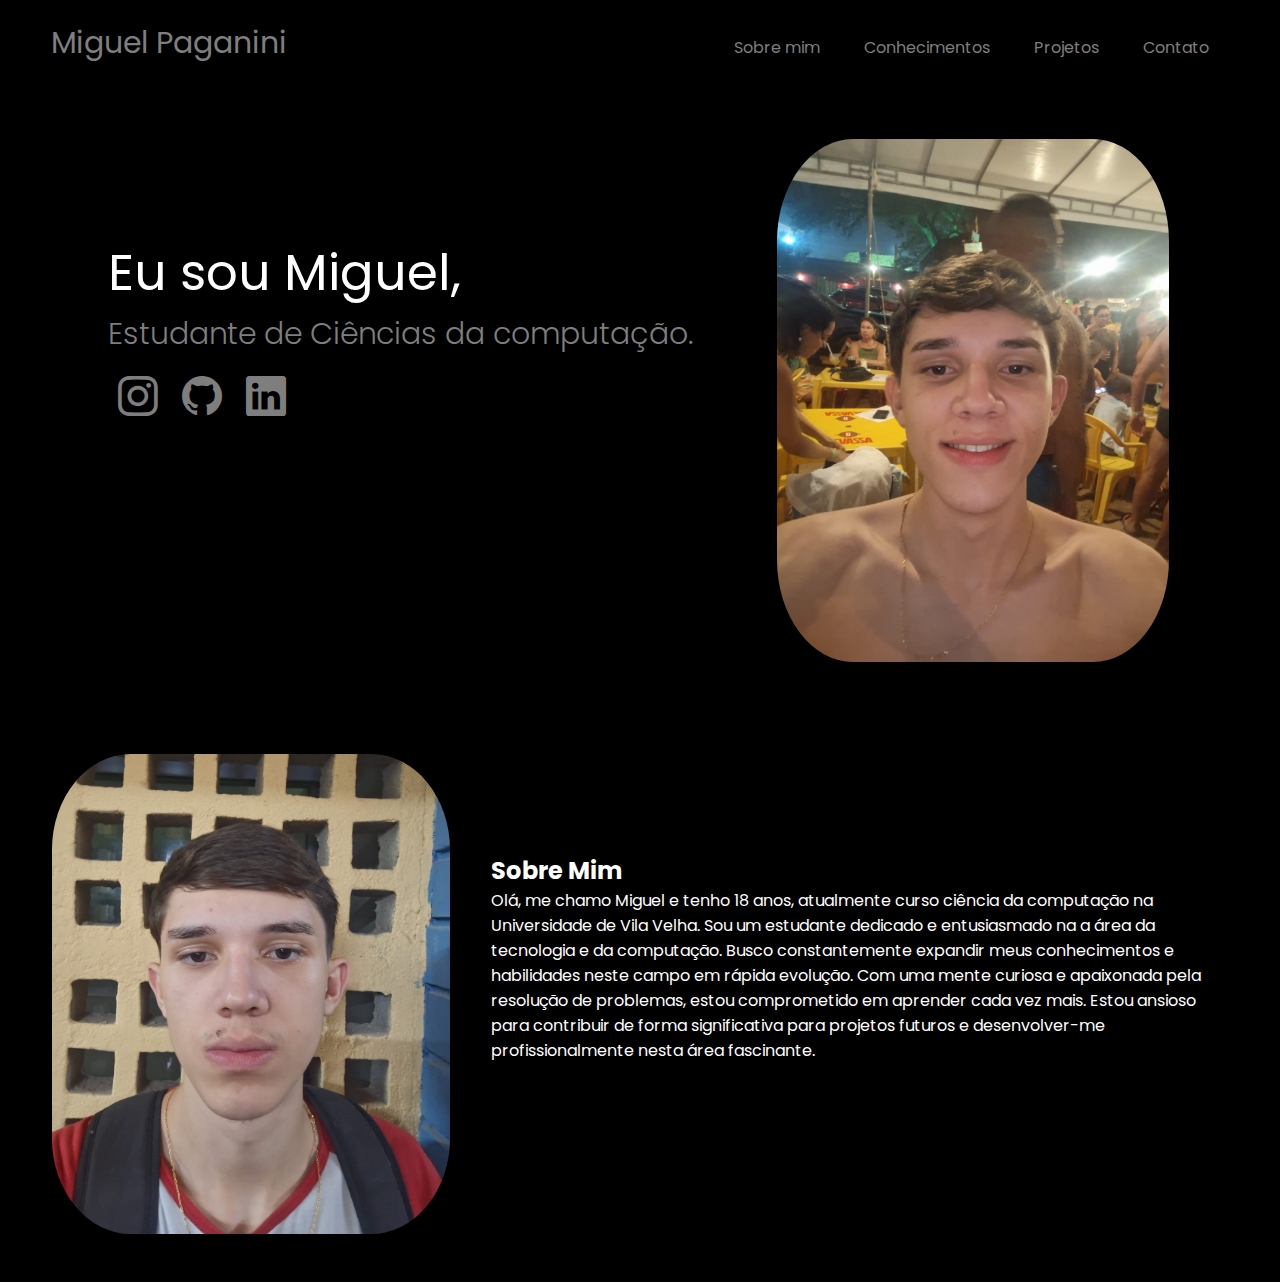
==== index.html @ 82ad43be "Add files via upload" ====
<!DOCTYPE html>
<html lang="pt-br">
<head>
    <meta charset="UTF-8">
    <meta name="viewport" content="width=device-width, initial-scale=1.0">
    <link rel="stylesheet" href="index.css">
    <link rel="preconnect" href="https://fonts.googleapis.com">
    <link rel="preconnect" href="https://fonts.gstatic.com" crossorigin>
    <link href="https://fonts.googleapis.com/css2?family=Poppins:ital,wght@0,100;0,200;0,300;0,400;0,500;0,600;0,700;0,800;0,900;1,100;1,200;1,300;1,400;1,500;1,600;1,700;1,800;1,900&display=swap" rel="stylesheet">
    <link rel="stylesheet" href="https://cdn.jsdelivr.net/npm/bootstrap-icons@1.11.3/font/bootstrap-icons.min.css">
    <title>Miguel Buge Paganini</title>
</head>

<body>
    
    <header>
        
        <div class="interface">
            <div class="inicio">
                <a href="#home">Miguel Paganini</a>
            </div><!--inicio-->
            <nav class="menu">
                <ul>
                    <li><a href="#about">Sobre mim</a></li>
                    <li><a href="#skills">Conhecimentos</a></li>
                    <li><a href="#projects">Projetos</a></li>
                    <li><a href="#contact">Contato</a></li>
                </ul>
            </nav><!--menu-->
        </div><!--interface-->

    </header>
    
    <main>
        
        <section class="home">
            <div class="interface">
                <div class="flex">
                    <div class="home_texto">
                        <h1>Eu sou Miguel,</h1>
                        <h3>Estudante de Ciências da computação.</h3>
                        <ul>
                            <li><a target="_blank" href="https://www.instagram.com/miguelbpaganini/?next=%2F"><i class="bi bi-instagram" style="font-size: 40px;"></i></a></li>
                            <li><a target="_blank" href="https://github.com/Miguel-Paganini"><i class="bi bi-github" style="font-size: 40px;"></i></a></li>
                            <li><a target="_blank" href="https://www.linkedin.com/in/miguel-paganini-3728242b7/"><i class="bi bi-linkedin" style="font-size: 40px;"></i></a></li>
                        </ul>                    
                    </div><!--home_texto-->
                    <div class="home_img">
                        <img src="images/foto_bar.jpg" alt="foto_miguel">
                    </div><!--home_img-->
                </div><!--flex-->    
            </div><!--interface-->
        </section><!--home-->
        
        <section class="about">
            <div class="interface">
                <div class="flex">
                    <div class="about_img">
                        <img src="images/miguel_escola.jpeg" alt="Foto na escola">
                    </div><!--about_img-->
                    <div class="about_texto">
                        <h2>Sobre Mim</h2>
                        <p>Olá, me chamo Miguel e tenho 18 anos, atualmente curso ciência da computação na Universidade de Vila
                            Velha.
                            Sou um estudante dedicado e entusiasmado na a área da tecnologia e da computação. Busco constantemente
                            expandir meus conhecimentos e habilidades neste campo em rápida evolução. Com uma mente curiosa e
                            apaixonada
                            pela resolução de problemas, estou comprometido em aprender cada vez mais. Estou ansioso para contribuir
                            de
                            forma significativa para projetos futuros e desenvolver-me profissionalmente nesta área fascinante.
                        </p>
                    </div><!--about_texto-->
                </div><!--flex-->
            </div><!--interface-->
        </section><!--about-->
    </main>
        
</body>

</html>
---- index.css ----
/* ESTILIZAÇÃO GERAL */
* {
    margin: 0;
    padding: 0;
    box-sizing: border-box;
    font-family: "Poppins", sans-serif;
}

body {
    background-color: #000;   
}

.interface {
    max-width: 1300px;
    margin: 0 auto;  
}

.flex {
    display: flex;
}

/* ESTILIZAÇÃO MENU */

header {
    padding: 20px 4%;
}

header > .interface {
    display: flex;
    justify-content: space-between;
    align-content: center;
}

header .inicio a {
    text-decoration: none;
    font-size: 30px;
    color: #7e7e7e;
    display: inline-block;
}

header .inicio a:hover {
    transform: scale(1.05);
    color: #fff;
    transition: .2s;
}

header .menu a {
    text-decoration: none;
    color: #7e7e7e;
    display: inline-block;
    
}

header .menu a:hover {
    transform: scale(1.07);
    color: #fff;
    transition: .2s;
    
}

header .menu ul {
    list-style-type: none;
}

header .menu ul li {
    display: inline-block;
    padding: 15px 20px;
}

/* estilização seção home */

section.home {
    padding: 40px 4%;
}

section.home .flex {
    justify-content: center;
    align-content: center;
    gap: 80px;
}

.home_texto {
    padding: 100px 0;
}

.home h1 {
    color: #fff;
    font-weight: 400;
    font-size: 50px;
}

.home h3 {
    color: #7e7e7e;
    font-weight: 300;
    font-size: 30px;
}



.home_texto a {
    text-decoration: none;
    color: #7e7e7e;
}

.home_texto a:hover {
    color: #fff;
}

.home_texto ul li {
    display: inline-block;
    padding: 10px 10px;
}

.home_texto ul li:hover {
    transform: scale(1.1);
    transition: 0.2s;
}

.home_img img {
    width: 400px;
    border: 4px solid ;
    border-radius: 20%;
}

/* ESTILIZAÇÃO SOBRE MIM */

section.about .flex {
    justify-content: center;
    align-content: center;
    gap: 40px;
}

.about {
    padding: 40px 4%;
}

.about .about_texto {
    color: #fff;
    padding: 100px 0px;
}

.about img {
    width: 400px;
    border: 1px solid;
    border-radius: 20%;
}
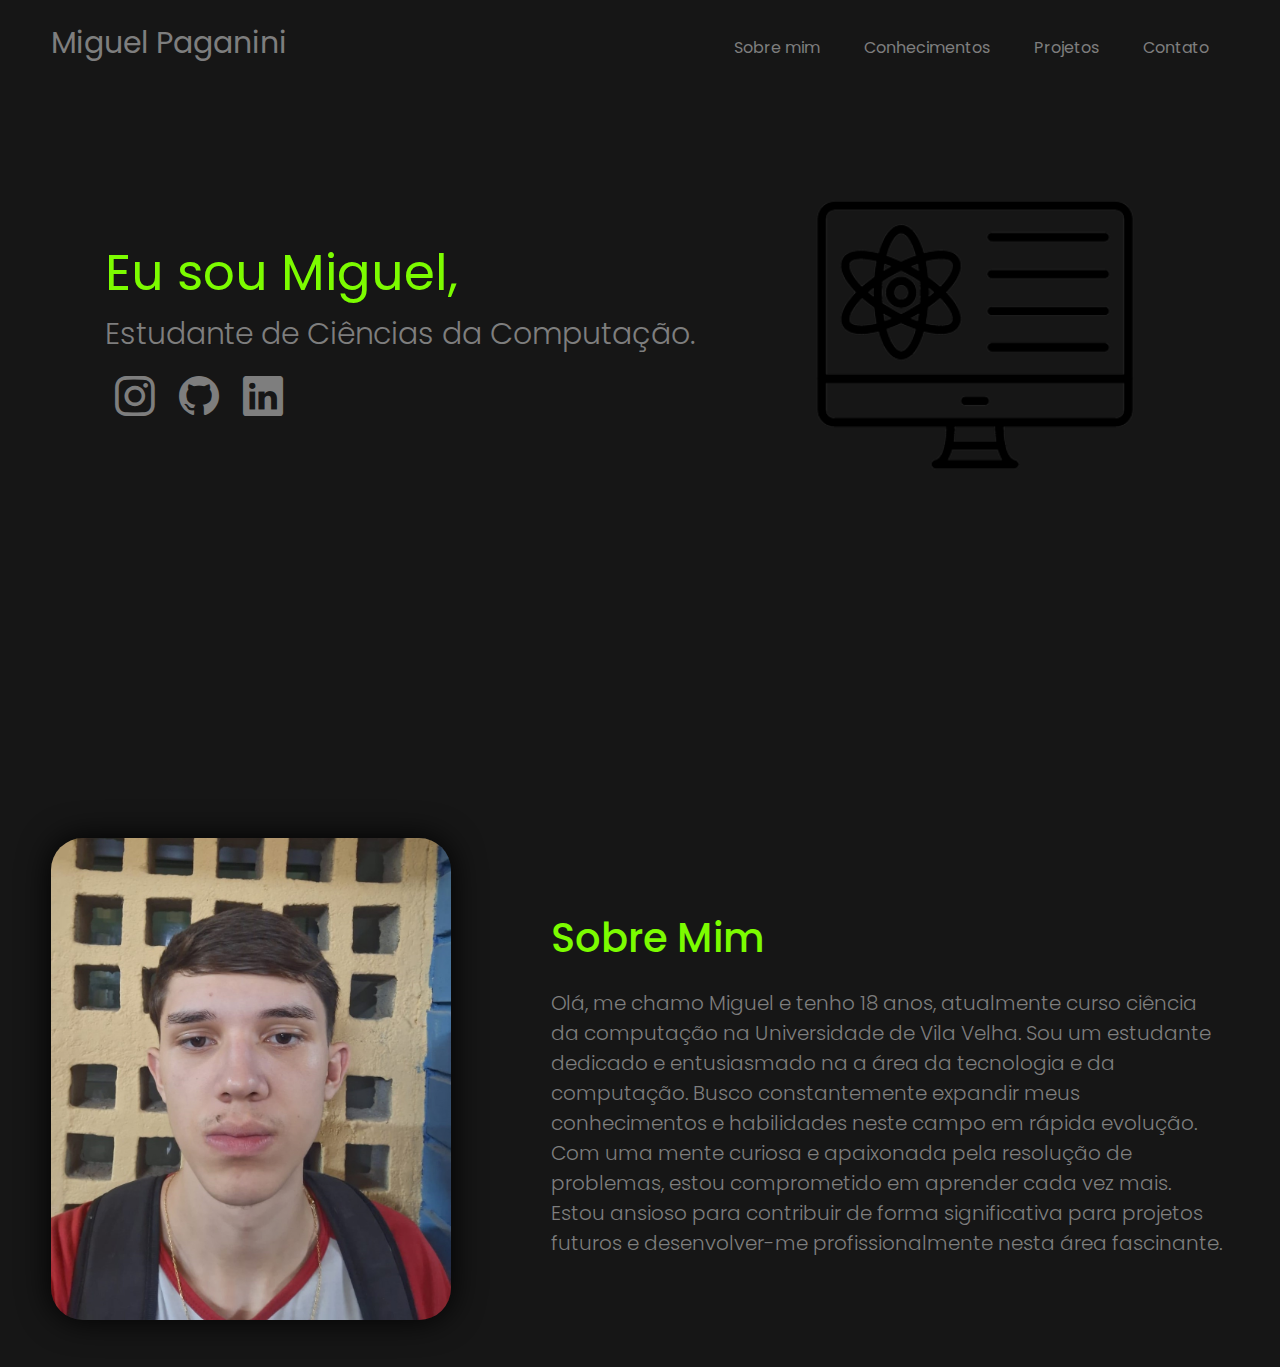
==== commit 061db4cc: "latest update" ====
--- a/index.html
+++ b/index.html
@@ -13,7 +13,7 @@
 
 <body>
     
-    <header>
+    <header class="cabecalho">
         
         <div class="interface">
             <div class="inicio">
@@ -29,7 +29,7 @@
             </nav><!--menu-->
         </div><!--interface-->
 
-    </header>
+    </header><!--cabecalho-->
     
     <main>
         
@@ -38,7 +38,7 @@
                 <div class="flex">
                     <div class="home_texto">
                         <h1>Eu sou Miguel,</h1>
-                        <h3>Estudante de Ciências da computação.</h3>
+                        <h3>Estudante de Ciências da Computação.</h3>
                         <ul>
                             <li><a target="_blank" href="https://www.instagram.com/miguelbpaganini/?next=%2F"><i class="bi bi-instagram" style="font-size: 40px;"></i></a></li>
                             <li><a target="_blank" href="https://github.com/Miguel-Paganini"><i class="bi bi-github" style="font-size: 40px;"></i></a></li>
@@ -46,7 +46,8 @@
                         </ul>                    
                     </div><!--home_texto-->
                     <div class="home_img">
-                        <img src="images/foto_bar.jpg" alt="foto_miguel">
+                        <img src="images/computer_science.png" alt="foto_computação">
+                        
                     </div><!--home_img-->
                 </div><!--flex-->    
             </div><!--interface-->
@@ -73,8 +74,24 @@
                 </div><!--flex-->
             </div><!--interface-->
         </section><!--about-->
+
+        <section class="skills">
+
+        </section><!--skills-->
+
+        <section class="projects">
+
+        </section><!--projects-->
+
+        <section class="contact">
+
+        </section><!--contact-->
+    
     </main>
-        
+     
+    <footer class="rodape">
+
+    </footer><!--rodape-->
 </body>
 
 </html>
--- a/index.css
+++ b/index.css
@@ -7,7 +7,7 @@
 }
 
 body {
-    background-color: #000;   
+    background-color: #161616;   
 }
 
 .interface {
@@ -19,7 +19,7 @@
     display: flex;
 }
 
-/* ESTILIZAÇÃO MENU */
+/* ESTILIZAÇÃO DO MENU */
 
 header {
     padding: 20px 4%;
@@ -37,10 +37,11 @@
     color: #7e7e7e;
     display: inline-block;
 }
+    
 
 header .inicio a:hover {
     transform: scale(1.05);
-    color: #fff;
+    color: #7CFC00;
     transition: .2s;
 }
 
@@ -53,7 +54,7 @@
 
 header .menu a:hover {
     transform: scale(1.07);
-    color: #fff;
+    color: #7CFC00;
     transition: .2s;
     
 }
@@ -71,6 +72,7 @@
 
 section.home {
     padding: 40px 4%;
+    padding-bottom: 20%;
 }
 
 section.home .flex {
@@ -84,7 +86,7 @@
 }
 
 .home h1 {
-    color: #fff;
+    color: #7CFC00;
     font-weight: 400;
     font-size: 50px;
 }
@@ -103,7 +105,7 @@
 }
 
 .home_texto a:hover {
-    color: #fff;
+    color: #7CFC00;
 }
 
 .home_texto ul li {
@@ -116,18 +118,28 @@
     transition: 0.2s;
 }
 
+@keyframes flutuar {
+    0% {
+    top: 0px;
+    }
+    100% {
+        top: 30px;
+    }
+}
+
 .home_img img {
     width: 400px;
-    border: 4px solid ;
-    border-radius: 20%;
+    position: relative;
+    animation: flutuar 2s ease-in-out infinite alternate;
 }
+
 
 /* ESTILIZAÇÃO SOBRE MIM */
 
 section.about .flex {
     justify-content: center;
     align-content: center;
-    gap: 40px;
+    gap: 100px;
 }
 
 .about {
@@ -136,11 +148,25 @@
 
 .about .about_texto {
     color: #fff;
-    padding: 100px 0px;
+    padding: 50px 0px;
+}
+
+.about .about_texto h2 {
+    color: #7CFC00;
+    font-size: 40px;
+    padding: 20px 0px;
+    font-weight: 500;
+}
+
+.about .about_texto p {
+    font-weight: 300;
+    color: #7e7e7e;
+    font-size: 20px;
 }
 
 .about img {
-    width: 400px;
-    border: 1px solid;
-    border-radius: 20%;
+    width: 25rem;
+    border-radius: 2rem;
+    box-shadow: 0 0 2rem black;
 }
+    
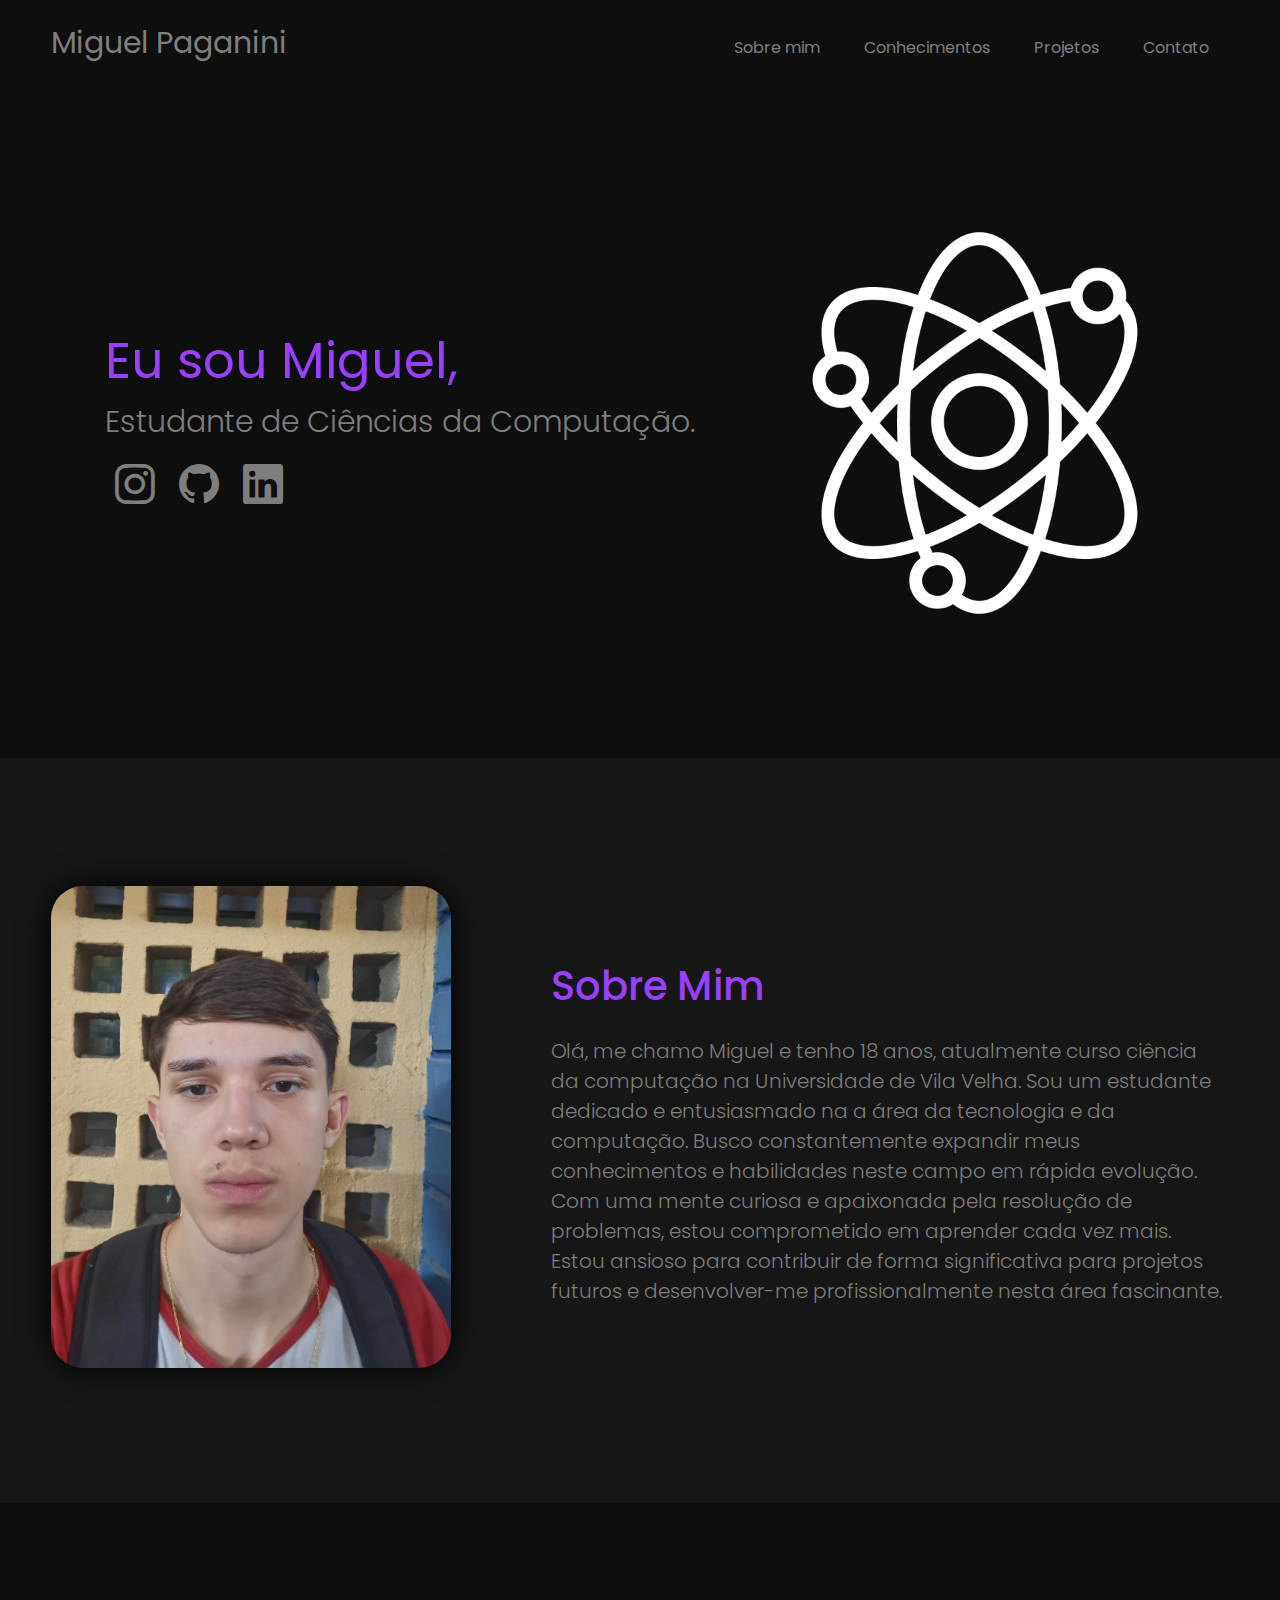
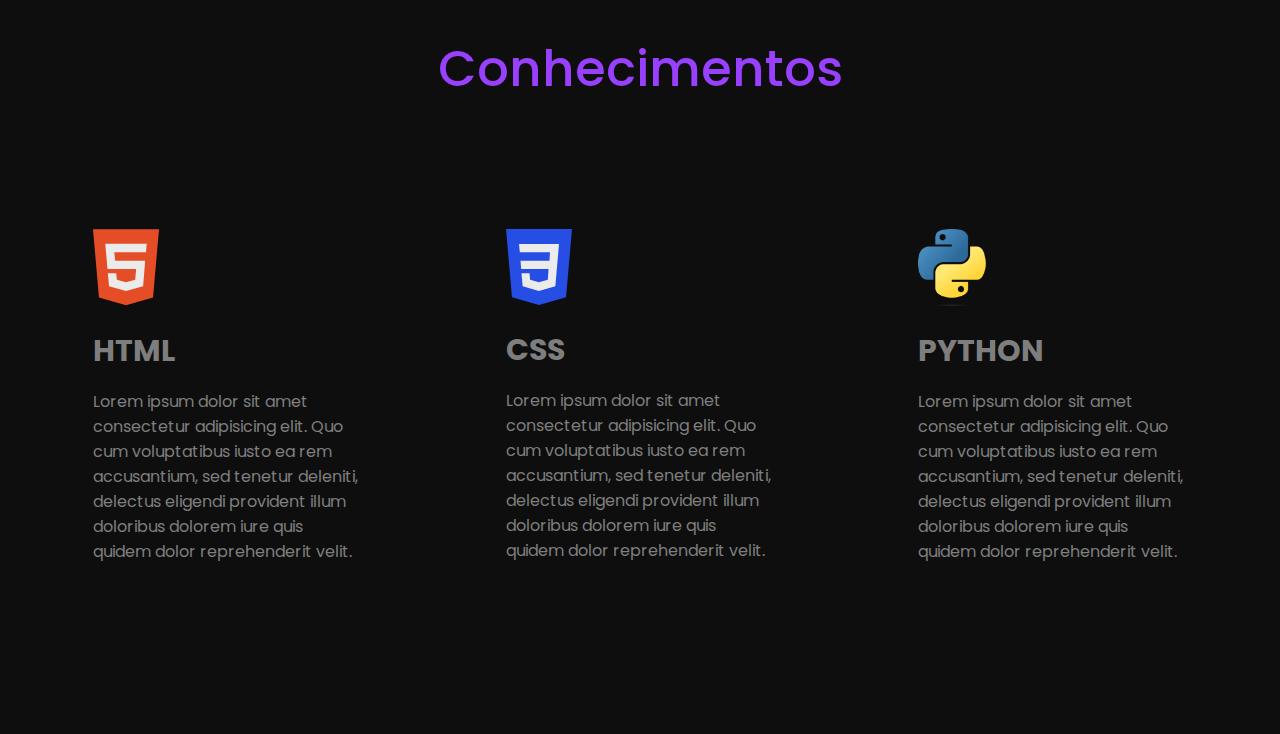
==== commit 143621e9: "Add files via upload" ====
--- a/index.html
+++ b/index.html
@@ -21,10 +21,10 @@
             </div><!--inicio-->
             <nav class="menu">
                 <ul>
-                    <li><a href="#about">Sobre mim</a></li>
-                    <li><a href="#skills">Conhecimentos</a></li>
-                    <li><a href="#projects">Projetos</a></li>
-                    <li><a href="#contact">Contato</a></li>
+                    <li><a href="#.about">Sobre mim</a></li>
+                    <li><a href="#.skills">Conhecimentos</a></li>
+                    <li><a href="#.projects">Projetos</a></li>
+                    <li><a href="#.contact">Contato</a></li>
                 </ul>
             </nav><!--menu-->
         </div><!--interface-->
@@ -46,14 +46,14 @@
                         </ul>                    
                     </div><!--home_texto-->
                     <div class="home_img">
-                        <img src="images/computer_science.png" alt="foto_computação">
+                        <img src="images/ciencia-tecnologia.png" alt="foto_computação">
                         
                     </div><!--home_img-->
                 </div><!--flex-->    
             </div><!--interface-->
         </section><!--home-->
         
-        <section class="about">
+        <section id=".about" class="about">
             <div class="interface">
                 <div class="flex">
                     <div class="about_img">
@@ -75,15 +75,34 @@
             </div><!--interface-->
         </section><!--about-->
 
-        <section class="skills">
-
+        <section id=".skills" class="skills">
+            <div class="interface">
+                <h2 class="titulo">Conhecimentos</h2>
+                <div class="flex">
+                    <div class="skills_box">
+                        <img src="images/html2.svg" alt="html_simbolo">
+                        <h3>HTML</h3>
+                        <p>Lorem ipsum dolor sit amet consectetur adipisicing elit. Quo cum voluptatibus iusto ea rem accusantium, sed tenetur deleniti, delectus eligendi provident illum doloribus dolorem iure quis quidem dolor reprehenderit velit.</p>
+                    </div><!--skills_box-->
+                    <div class="skills_box">
+                        <img src="images/css2.svg" alt="css_simbolo">
+                        <h3>CSS</h3>
+                        <p>Lorem ipsum dolor sit amet consectetur adipisicing elit. Quo cum voluptatibus iusto ea rem accusantium, sed tenetur deleniti, delectus eligendi provident illum doloribus dolorem iure quis quidem dolor reprehenderit velit.</p>
+                    </div><!--skills_box-->
+                    <div class="skills_box">
+                        <img width="70px" src="images/Python-logo-notext.svg.png" alt="python_simbolo">
+                        <h3>PYTHON</h3>
+                        <p>Lorem ipsum dolor sit amet consectetur adipisicing elit. Quo cum voluptatibus iusto ea rem accusantium, sed tenetur deleniti, delectus eligendi provident illum doloribus dolorem iure quis quidem dolor reprehenderit velit.</p>
+                    </div><!--skills_box-->
+                </div><!--flex-->
+            </div><!--interface-->
         </section><!--skills-->
 
-        <section class="projects">
+        <section id=".projects" class="projects">
 
         </section><!--projects-->
 
-        <section class="contact">
+        <section id=".contact" class="contact">
 
         </section><!--contact-->
     
--- a/index.css
+++ b/index.css
@@ -7,7 +7,7 @@
 }
 
 body {
-    background-color: #161616;   
+    background-color: hsl(0deg 0% 5.49%);
 }
 
 .interface {
@@ -16,8 +16,9 @@
 }
 
 .flex {
-    display: flex;
-}
+    display: flex;    
+}
+
 
 /* ESTILIZAÇÃO DO MENU */
 
@@ -41,7 +42,7 @@
 
 header .inicio a:hover {
     transform: scale(1.05);
-    color: #7CFC00;
+    color: #9840fd;
     transition: .2s;
 }
 
@@ -54,7 +55,7 @@
 
 header .menu a:hover {
     transform: scale(1.07);
-    color: #7CFC00;
+    color: #9840fd;
     transition: .2s;
     
 }
@@ -71,8 +72,8 @@
 /* estilização seção home */
 
 section.home {
-    padding: 40px 4%;
-    padding-bottom: 20%;
+    padding: 10% 4%;
+    padding-bottom: 10%; 
 }
 
 section.home .flex {
@@ -86,7 +87,7 @@
 }
 
 .home h1 {
-    color: #7CFC00;
+    color: #9840fd;
     font-weight: 400;
     font-size: 50px;
 }
@@ -105,7 +106,7 @@
 }
 
 .home_texto a:hover {
-    color: #7CFC00;
+    color: #9840fd;
 }
 
 .home_texto ul li {
@@ -143,7 +144,9 @@
 }
 
 .about {
-    padding: 40px 4%;
+    padding: 10% 4%;
+    padding-bottom: 10%; 
+    background-color: #161616;
 }
 
 .about .about_texto {
@@ -152,7 +155,7 @@
 }
 
 .about .about_texto h2 {
-    color: #7CFC00;
+    color: #9840fd;
     font-size: 40px;
     padding: 20px 0px;
     font-weight: 500;
@@ -170,3 +173,39 @@
     box-shadow: 0 0 2rem black;
 }
     
+/* ESTILIZAÇÃO das skills */
+
+section.skills {
+    padding: 10% 4%;
+    padding-bottom: 10%; 
+}
+
+section.skills .flex {
+    gap: 60px;
+}
+
+h2.titulo {
+    color: #9840fd;
+    font-size: 50px;
+    font-weight: 500;
+    text-align: center;
+    padding-bottom: 80px;
+}
+
+.skills .skills_box {
+    color: #7e7e7e;
+    padding: 40px;
+    border: 2PX solid hsl(0deg 0% 5.49%);
+    border-radius: 20px;    
+}
+
+.skills .skills_box:hover {
+    transform: scale(1.03);
+    transition: 0.5s;
+    box-shadow: 0 0 20px #9840fd;
+}
+
+.skills .skills_box h3 {
+    font-size: 30px;
+    margin: 15px 0;
+}
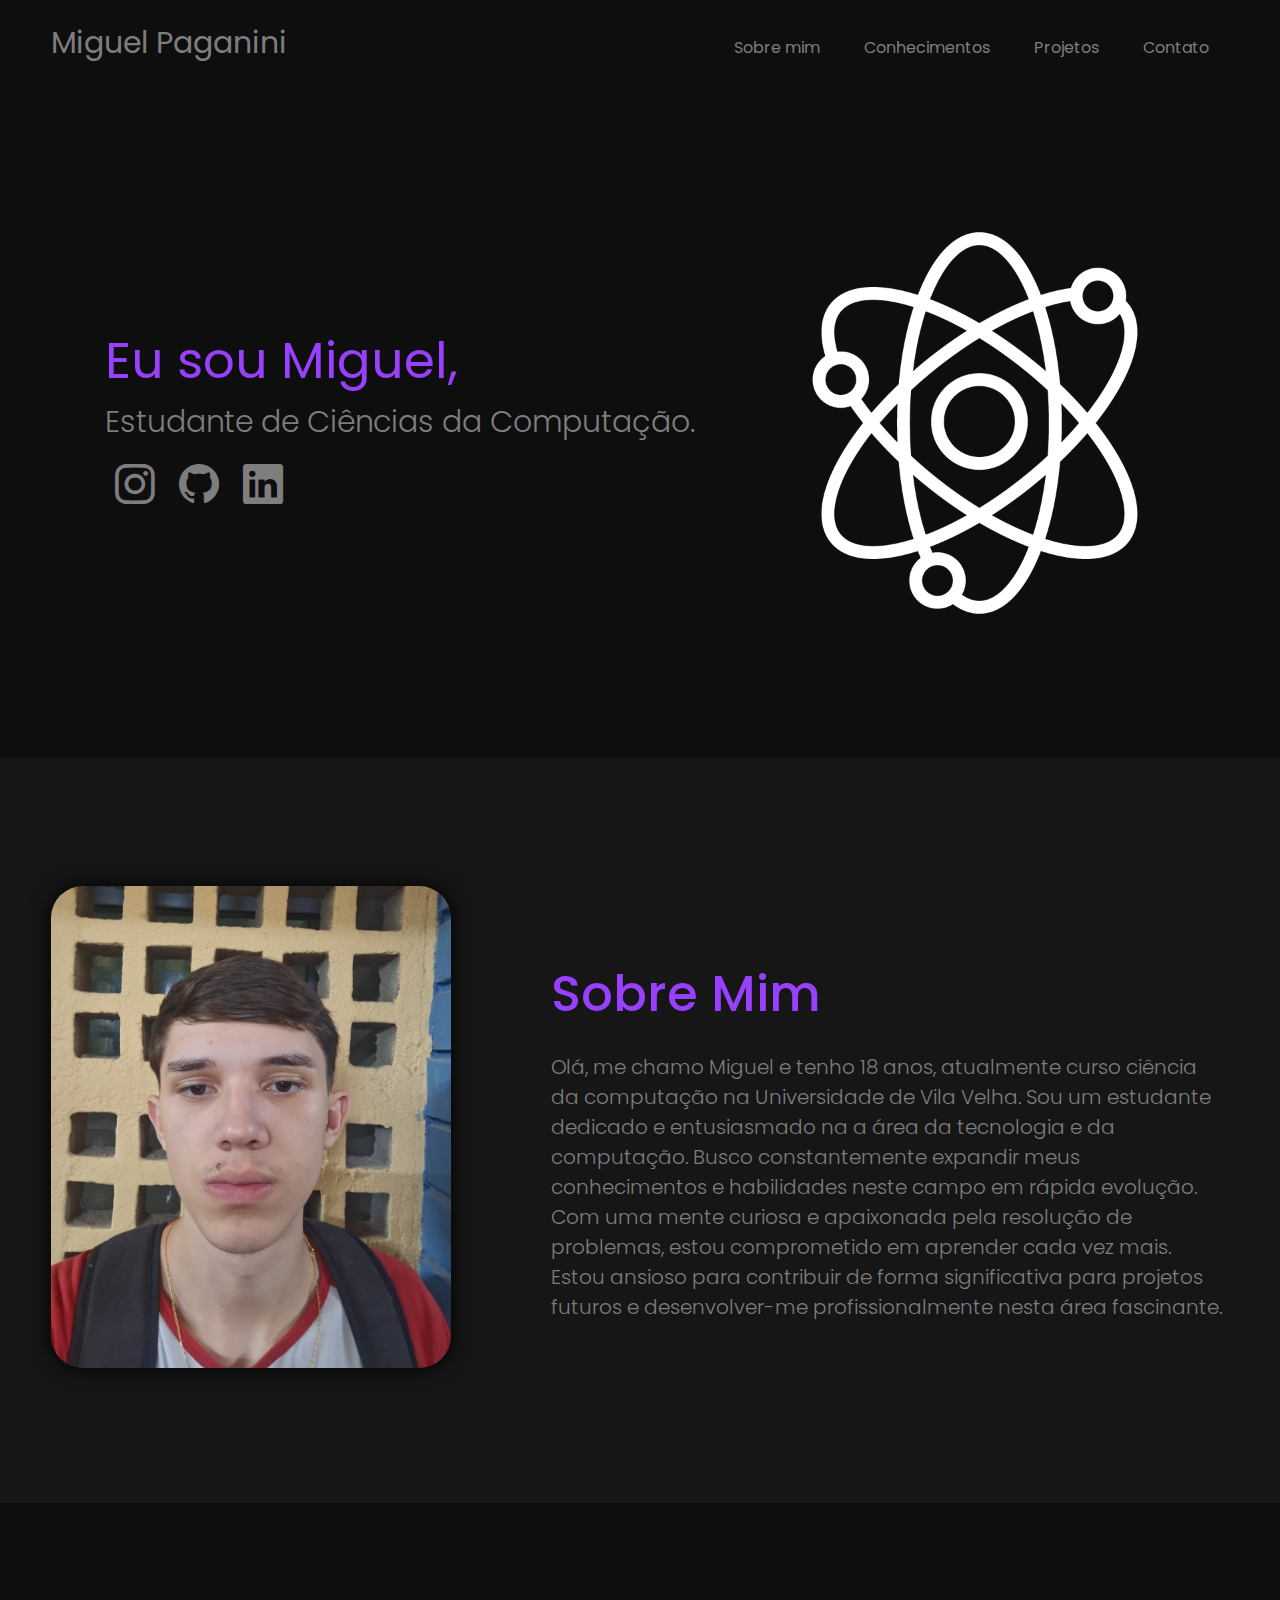
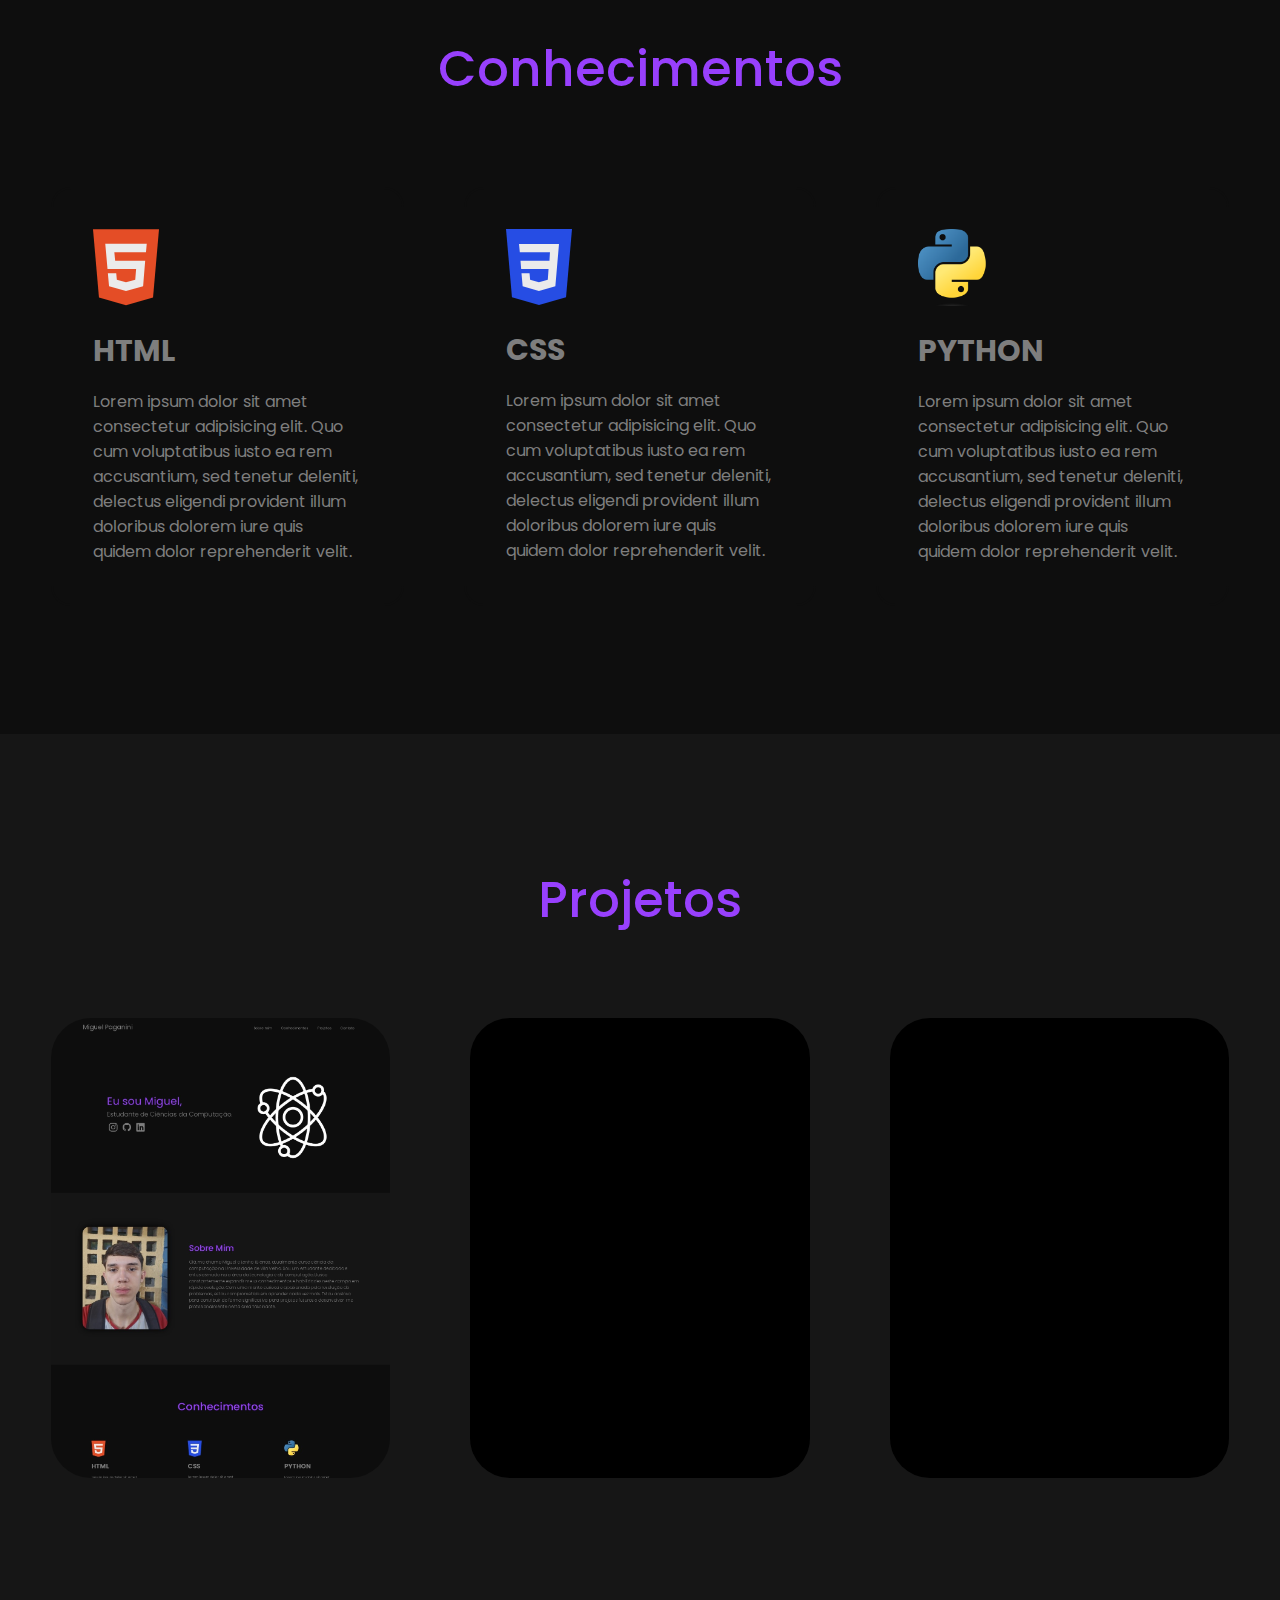
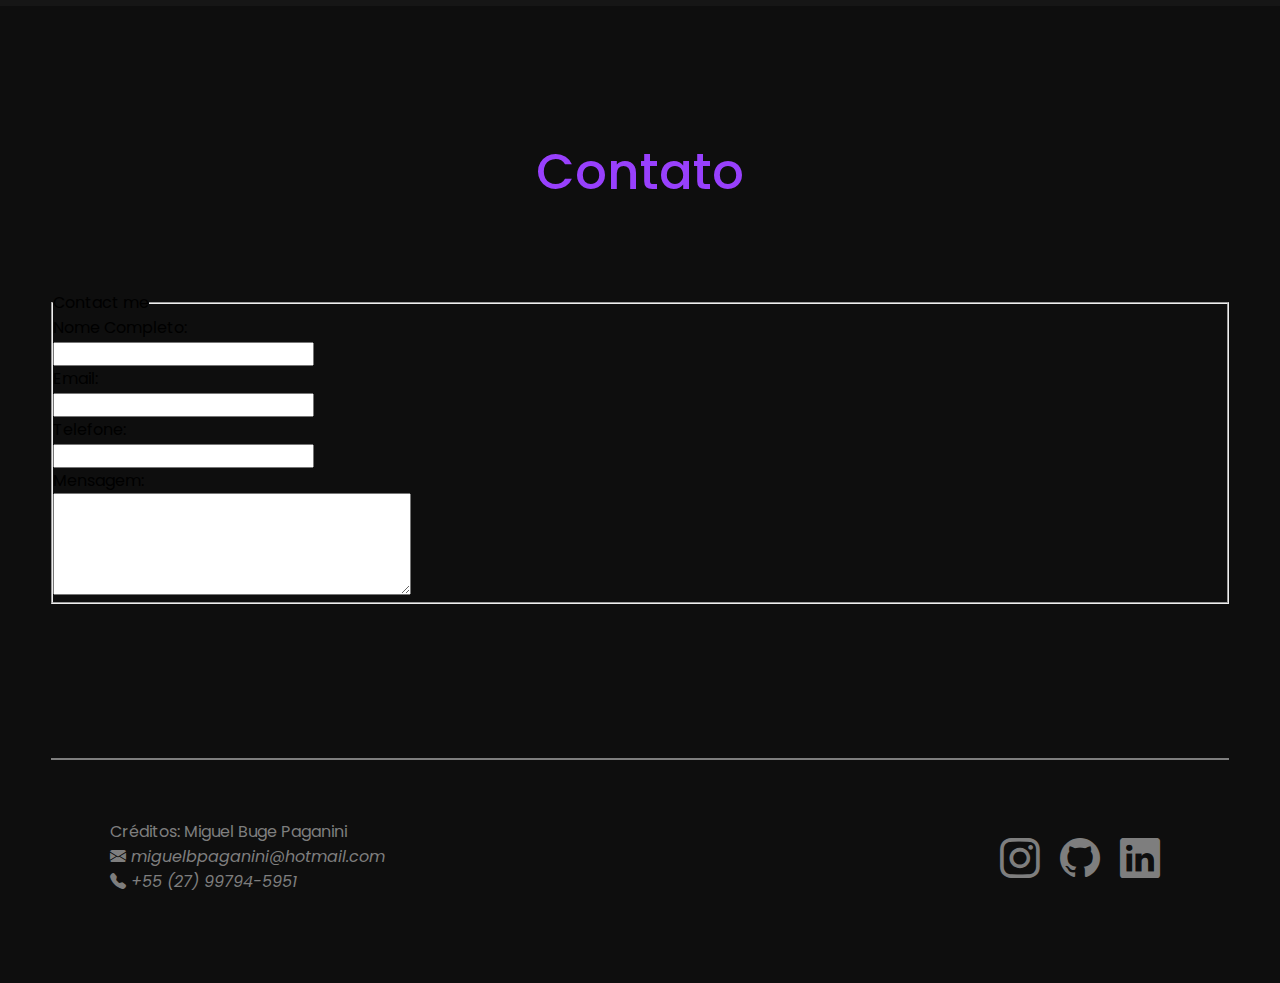
==== commit 6ccea6ac: "Add files via upload" ====
--- a/index.html
+++ b/index.html
@@ -99,23 +99,70 @@
         </section><!--skills-->
 
         <section id=".projects" class="projects">
-
+            <div class="interface">
+                <h2 class="titulo">Projetos</h2>
+                <div class="flex">
+                    <div style="background-image: url(images/portifolio_miguel.jpg);" class="projects_box">
+                        <div class="overlay">Portifolio Miguel</div>
+                    </div><!--projects_box-->                        
+                    <div class="projects_box">
+                        <div class="overlay">Em Breve</div>
+                    </div><!--projects_box-->                        
+                    <div class="projects_box">
+                        <div class="overlay">Em Breve</div>
+                    </div><!--projects_box-->                        
+                </div><!--flex-->
+            </div><!--interface-->
         </section><!--projects-->
 
         <section id=".contact" class="contact">
-
+            <div class="interface">
+                <h2 class="titulo">Contato</h2>
+                <fieldset>
+                    <legend>Contact me</legend>                    
+                    <form action="">
+                        <label for="nome">Nome Completo:</label><br> 
+                        <input id="nome" type="text"><br>
+                        <label for="email">Email:</label><br>
+                        <input id="email" type="email"><br>
+                        <label for="phone">Telefone:</label><br>
+                        <input id="phone" type="text"><br>
+                        <label for="mensagem">Mensagem:</label><br>
+                        <textarea name="message" id="mensagem" cols="30" rows="5"></textarea>
+                    </form>
+                </fieldset>
+                
+            </div><!--interface-->
         </section><!--contact-->
     
+                    
     </main>
      
     <footer class="rodape">
-
+        <div class="interface">
+            <div class="flex">
+                <div class="coluna1">
+                    <p>Créditos:  Miguel Buge Paganini</p>
+                    <i class="bi bi-envelope-fill">  miguelbpaganini@hotmail.com</i><br>
+                    <i class="bi bi-telephone-fill"> +55 (27) 99794-5951</i>
+                </div><!--coluan1-->
+                <div class="coluna2">
+                    <ul>
+                        <li><a target="_blank" href="https://www.instagram.com/miguelbpaganini/?next=%2F"><i class="bi bi-instagram" style="font-size: 40px;"></i></a></li>
+                        <li><a target="_blank" href="https://github.com/Miguel-Paganini"><i class="bi bi-github" style="font-size: 40px;"></i></a></li>
+                        <li><a target="_blank" href="https://www.linkedin.com/in/miguel-paganini-3728242b7/"><i class="bi bi-linkedin" style="font-size: 40px;"></i></a></li>
+                    </ul>
+                </div><!--coluna2-->
+            </div><!--flex-->
+        </div><!--interface-->
     </footer><!--rodape-->
 </body>
 
 </html>
                         
+                    
     
+                    
 
                     
                     
--- a/index.css
+++ b/index.css
@@ -19,6 +19,13 @@
     display: flex;    
 }
 
+h2.titulo {
+    color: #9840fd;
+    font-size: 50px;
+    font-weight: 500;
+    text-align: center;
+    padding-bottom: 80px;
+}
 
 /* ESTILIZAÇÃO DO MENU */
 
@@ -50,7 +57,6 @@
     text-decoration: none;
     color: #7e7e7e;
     display: inline-block;
-    
 }
 
 header .menu a:hover {
@@ -97,7 +103,6 @@
     font-weight: 300;
     font-size: 30px;
 }
-
 
 
 .home_texto a {
@@ -156,7 +161,7 @@
 
 .about .about_texto h2 {
     color: #9840fd;
-    font-size: 40px;
+    font-size: 50px;
     padding: 20px 0px;
     font-weight: 500;
 }
@@ -170,7 +175,7 @@
 .about img {
     width: 25rem;
     border-radius: 2rem;
-    box-shadow: 0 0 2rem black;
+    box-shadow: 0 0 20px black;
 }
     
 /* ESTILIZAÇÃO das skills */
@@ -182,14 +187,6 @@
 
 section.skills .flex {
     gap: 60px;
-}
-
-h2.titulo {
-    color: #9840fd;
-    font-size: 50px;
-    font-weight: 500;
-    text-align: center;
-    padding-bottom: 80px;
 }
 
 .skills .skills_box {
@@ -209,3 +206,114 @@
     font-size: 30px;
     margin: 15px 0;
 }
+
+/* ESTILIZAÇÃO dos projetos */
+
+section.projects {
+    padding: 10% 4%;
+    padding-bottom: 10%;
+    background-color: #161616; 
+}
+
+.projects .flex {
+    gap: 80px;
+}
+
+.projects .projects_box {
+    background-color: black;
+    background-size: cover;
+    width: 360px;
+    height: 460px;
+    border-radius: 40px;
+    cursor: pointer;
+    background-position: 100% 0%;    
+    position: relative;
+    transition: background-position 6s, box-shadow 0.5s;
+}
+
+.projects .projects_box:hover {        
+    background-position: 100% 100%;
+    box-shadow: 0 0 20px #9840fd;    
+}
+
+.projects .projects_box .overlay {
+    color: #9840fd;
+    font-size: 30px;
+    font-weight: 500;
+    position: absolute;
+    top: 0;
+    left: 0;
+    width: 100%;
+    height: 100%;
+    background-color: #0000004f;
+    border-radius: 40px;
+    display: flex;
+    align-items: center;
+    justify-content: center;
+    opacity: 0;   
+}
+
+.projects .projects_box .overlay:hover {
+    opacity: 1;
+    transition: 1s;
+}
+
+/* ESTILIZAÇÃO do contato */
+
+section.contact {
+    padding: 10% 4%;
+    padding-bottom: 10%;
+}
+
+
+/* ESTILIZAÇÃO do footer */
+
+footer.rodape .interface {
+    border-top: 2px solid #7e7e7e;
+}
+
+footer.rodape {
+    padding: 2% 4%;    
+}
+
+footer.rodape .flex {
+    justify-content: space-between;
+    align-content: center;
+}
+
+footer.rodape .coluna1 {
+    padding: 5%;
+    color: #7e7e7e;
+}
+
+footer.rodape .coluna2 {
+    padding: 5%;
+}
+
+footer.rodape .coluna2 ul {
+    display: flex;
+}
+
+footer.rodape .coluna2 li {
+    display: inline-block;
+    padding: 10px 10px;
+}
+
+footer.rodape .coluna2 a {
+    text-decoration: none;
+    color: #7e7e7e;
+}
+
+footer.rodape .coluna2 a:hover {
+    color: #9840fd;
+}
+
+footer.rodape .coluna2 ul li {
+    display: inline-block;
+    padding: 10px 10px;
+}
+
+footer.rodape .coluna2 ul li:hover {
+    transform: scale(1.1);
+    transition: 0.2s;
+}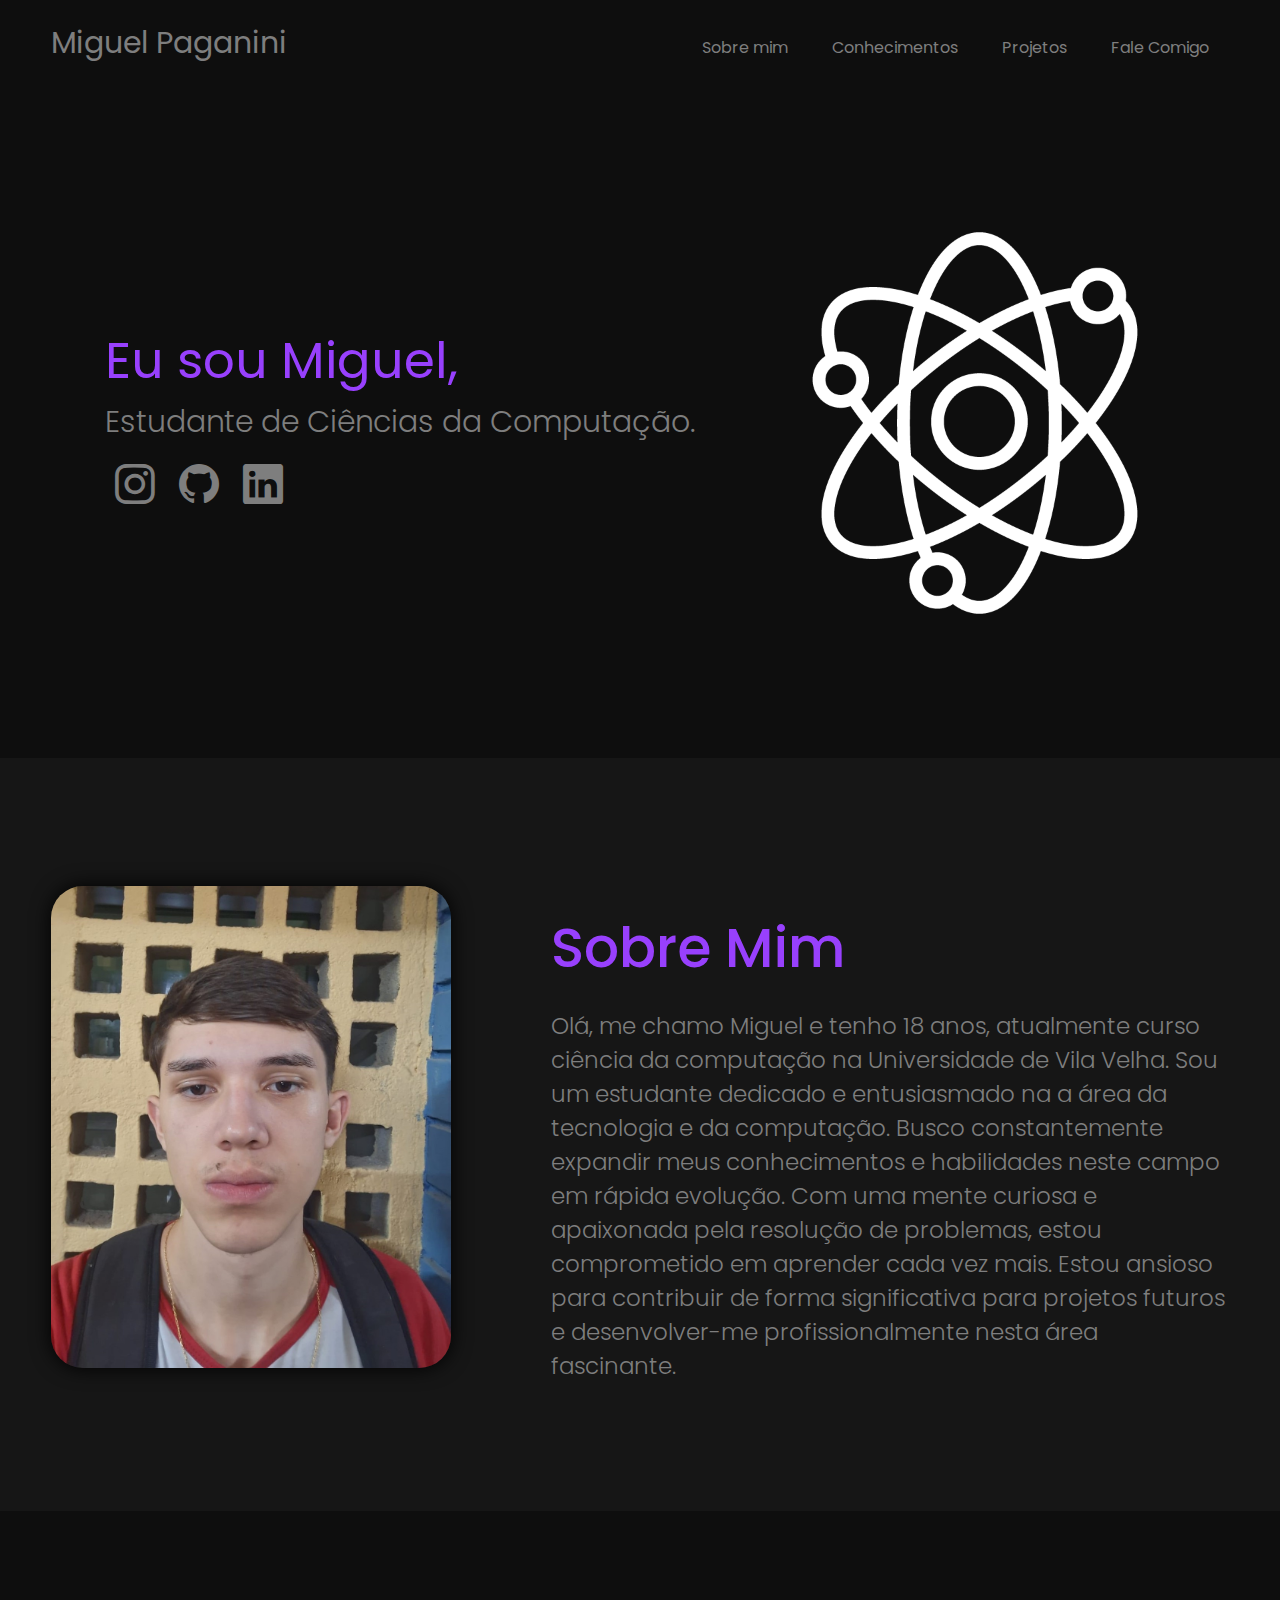
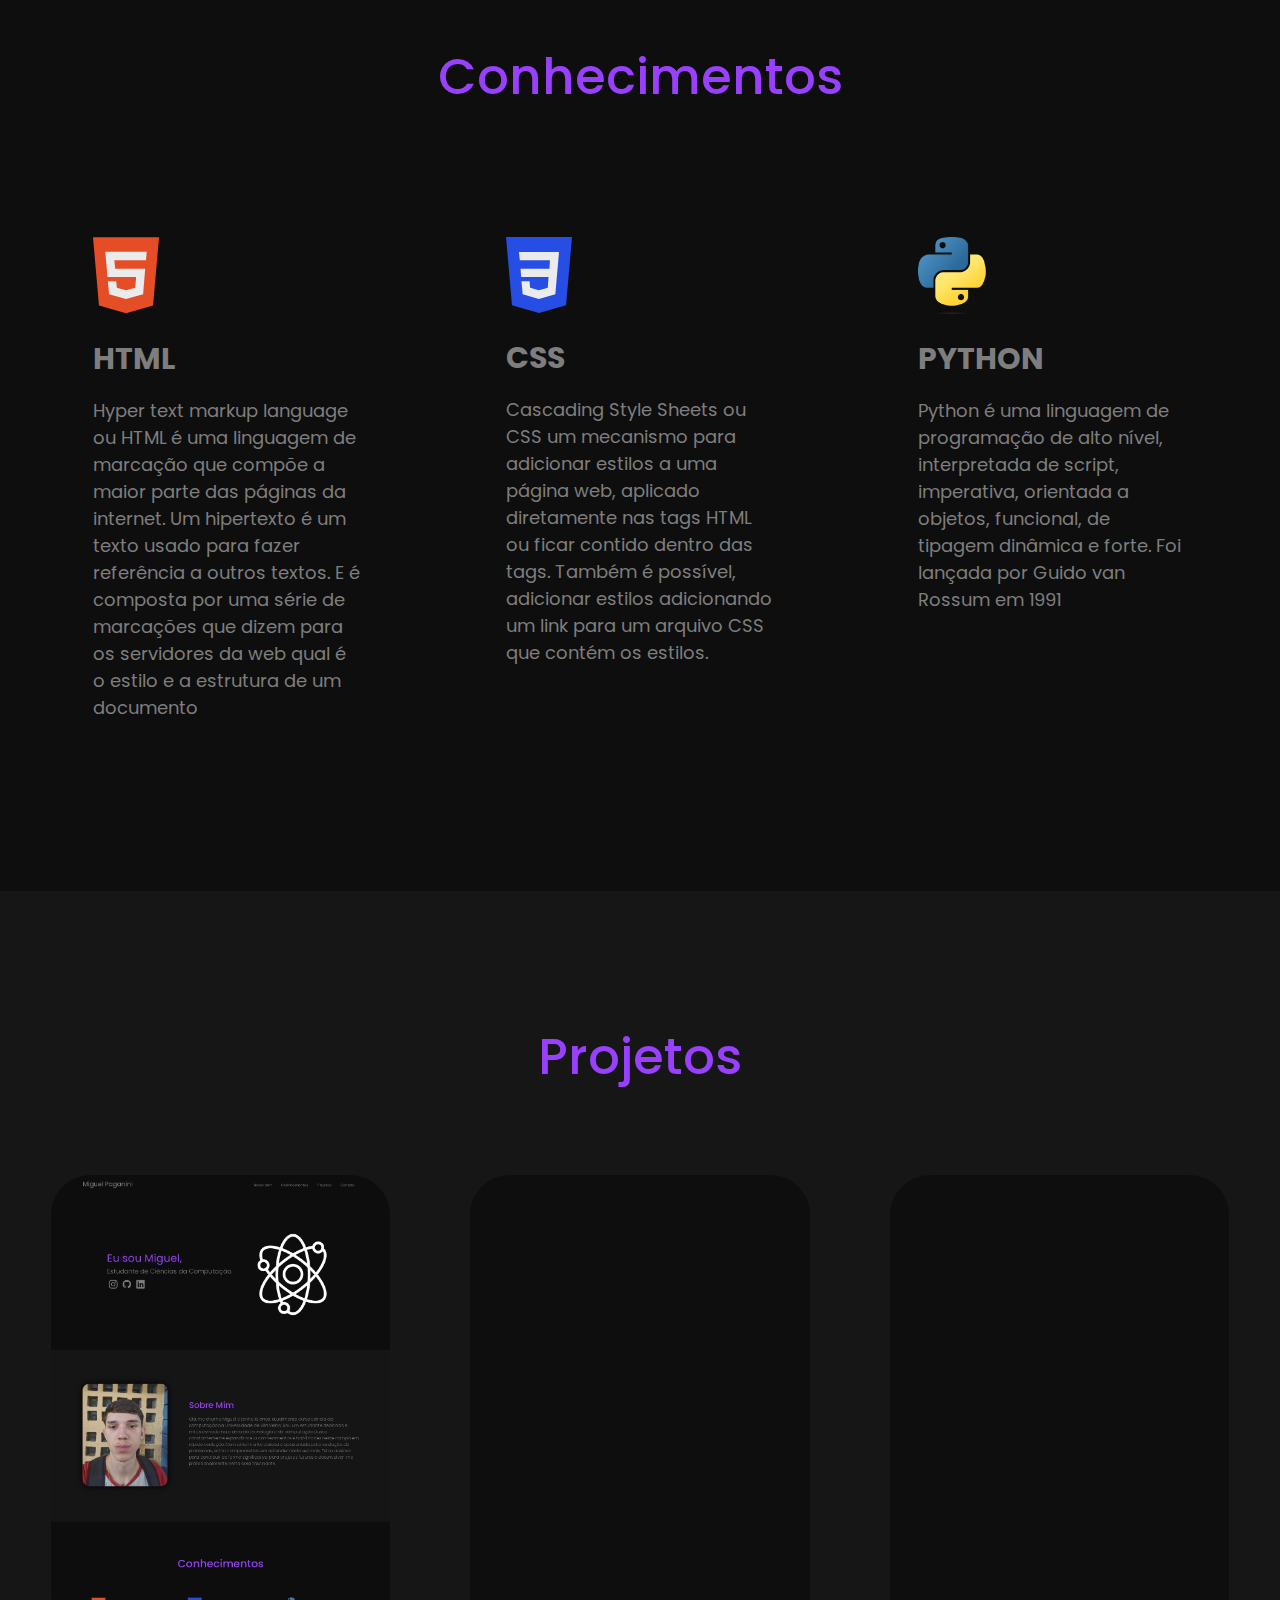
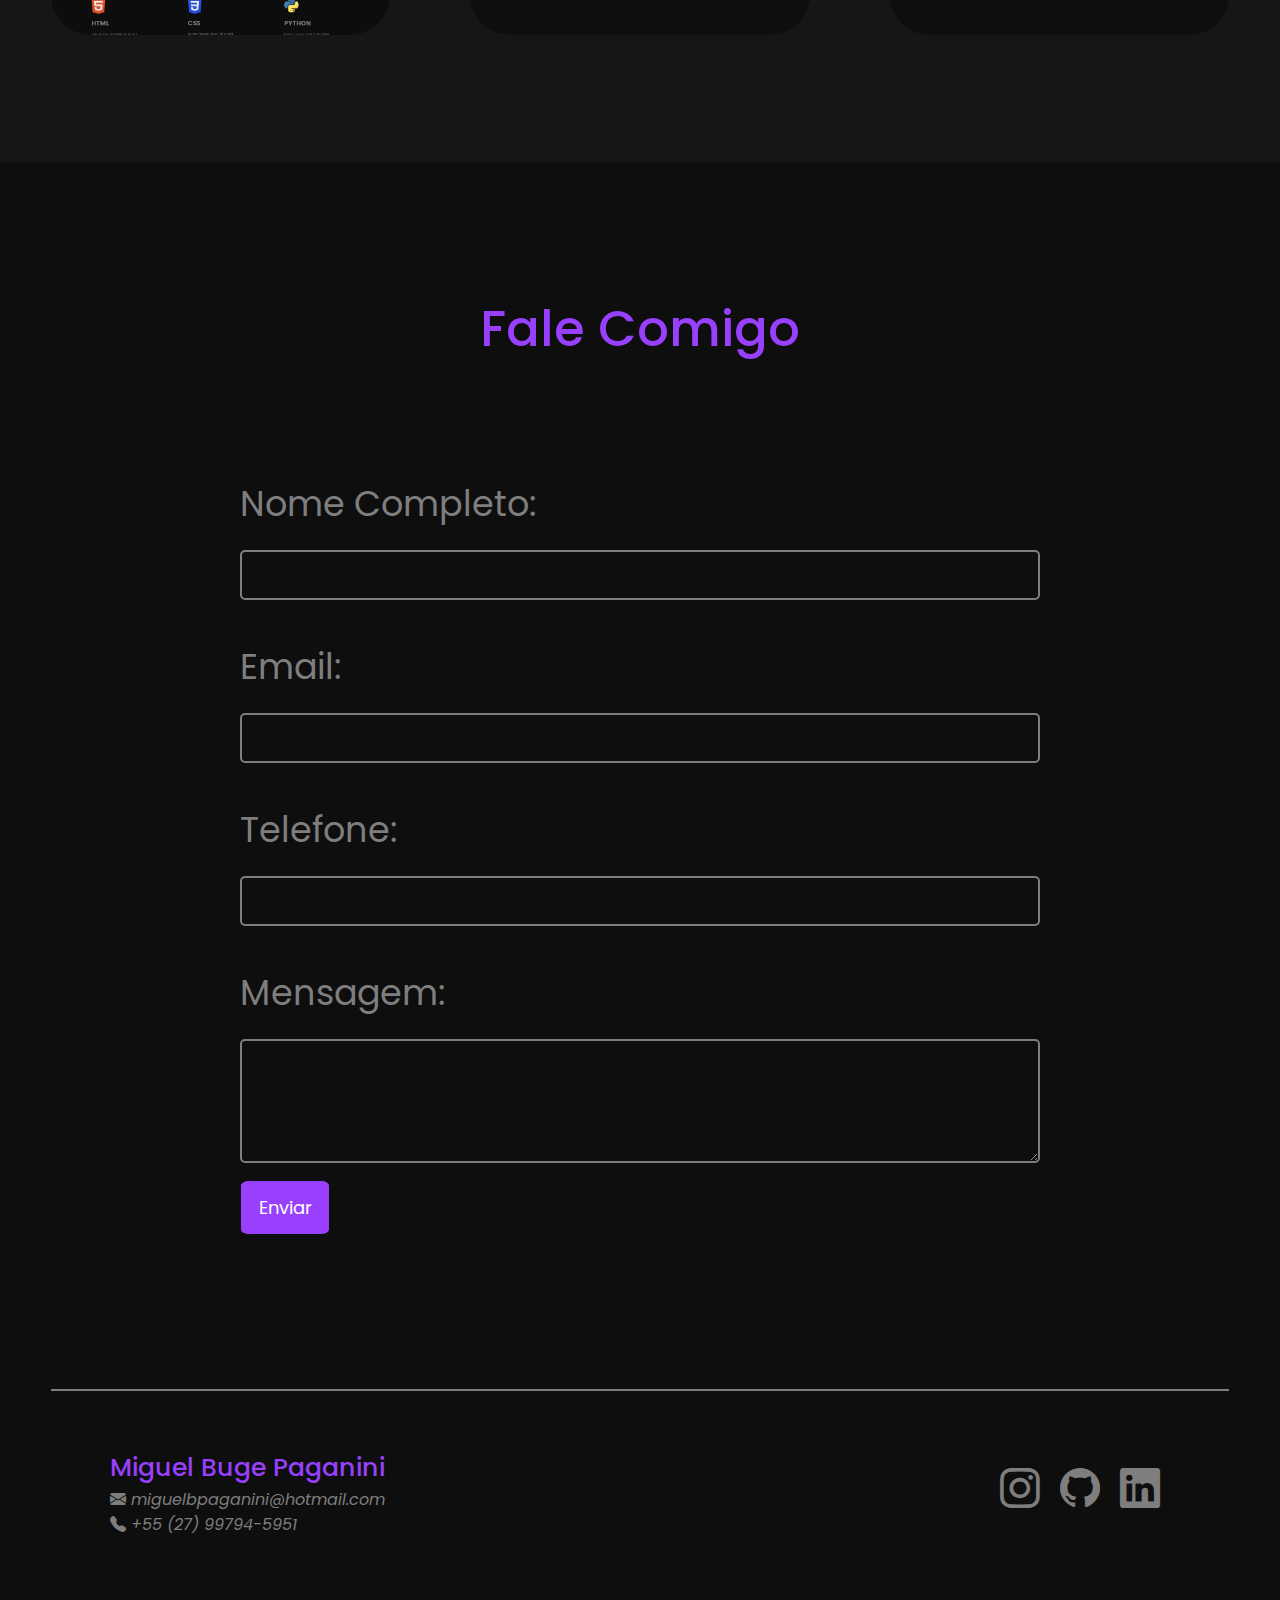
==== commit af080e71: "Add files via upload" ====
--- a/index.html
+++ b/index.html
@@ -24,7 +24,7 @@
                     <li><a href="#.about">Sobre mim</a></li>
                     <li><a href="#.skills">Conhecimentos</a></li>
                     <li><a href="#.projects">Projetos</a></li>
-                    <li><a href="#.contact">Contato</a></li>
+                    <li><a href="#.contact">Fale Comigo</a></li>
                 </ul>
             </nav><!--menu-->
         </div><!--interface-->
@@ -82,17 +82,17 @@
                     <div class="skills_box">
                         <img src="images/html2.svg" alt="html_simbolo">
                         <h3>HTML</h3>
-                        <p>Lorem ipsum dolor sit amet consectetur adipisicing elit. Quo cum voluptatibus iusto ea rem accusantium, sed tenetur deleniti, delectus eligendi provident illum doloribus dolorem iure quis quidem dolor reprehenderit velit.</p>
+                        <p>Hyper text markup language ou HTML é uma linguagem de marcação que compõe a maior parte das páginas da internet. Um hipertexto é um texto usado para fazer referência a outros textos. E é composta por uma série de marcações que dizem para os servidores da web qual é o estilo e a estrutura de um documento</p>
                     </div><!--skills_box-->
                     <div class="skills_box">
                         <img src="images/css2.svg" alt="css_simbolo">
                         <h3>CSS</h3>
-                        <p>Lorem ipsum dolor sit amet consectetur adipisicing elit. Quo cum voluptatibus iusto ea rem accusantium, sed tenetur deleniti, delectus eligendi provident illum doloribus dolorem iure quis quidem dolor reprehenderit velit.</p>
+                        <p>Cascading Style Sheets ou CSS um mecanismo para adicionar estilos a uma página web, aplicado diretamente nas tags HTML ou ficar contido dentro das tags. Também é possível, adicionar estilos adicionando um link para um arquivo CSS que contém os estilos. </p>
                     </div><!--skills_box-->
                     <div class="skills_box">
                         <img width="70px" src="images/Python-logo-notext.svg.png" alt="python_simbolo">
                         <h3>PYTHON</h3>
-                        <p>Lorem ipsum dolor sit amet consectetur adipisicing elit. Quo cum voluptatibus iusto ea rem accusantium, sed tenetur deleniti, delectus eligendi provident illum doloribus dolorem iure quis quidem dolor reprehenderit velit.</p>
+                        <p>Python é uma linguagem de programação de alto nível, interpretada de script, imperativa, orientada a objetos, funcional, de tipagem dinâmica e forte. Foi lançada por Guido van Rossum em 1991</p>
                     </div><!--skills_box-->
                 </div><!--flex-->
             </div><!--interface-->
@@ -103,13 +103,15 @@
                 <h2 class="titulo">Projetos</h2>
                 <div class="flex">
                     <div style="background-image: url(images/portifolio_miguel.jpg);" class="projects_box">
-                        <div class="overlay">Portifolio Miguel</div>
+                        <div class="overlay">
+                            <a target="blank" href="https://miguel-paganini.github.io/PortifolioUVV2024/">PortifolioUVV2024</a>
+                        </div>
                     </div><!--projects_box-->                        
                     <div class="projects_box">
-                        <div class="overlay">Em Breve</div>
+                        <div class="overlay">Em Breve. . .</div>
                     </div><!--projects_box-->                        
                     <div class="projects_box">
-                        <div class="overlay">Em Breve</div>
+                        <div class="overlay">Em Breve. . .</div>
                     </div><!--projects_box-->                        
                 </div><!--flex-->
             </div><!--interface-->
@@ -117,32 +119,44 @@
 
         <section id=".contact" class="contact">
             <div class="interface">
-                <h2 class="titulo">Contato</h2>
-                <fieldset>
-                    <legend>Contact me</legend>                    
-                    <form action="">
-                        <label for="nome">Nome Completo:</label><br> 
-                        <input id="nome" type="text"><br>
-                        <label for="email">Email:</label><br>
-                        <input id="email" type="email"><br>
-                        <label for="phone">Telefone:</label><br>
-                        <input id="phone" type="text"><br>
-                        <label for="mensagem">Mensagem:</label><br>
-                        <textarea name="message" id="mensagem" cols="30" rows="5"></textarea>
+                <h2 class="titulo">Fale Comigo</h2>
+                <div class="flex">
+                    <form  action="" method="get">
+                        
+                        <div class="inputo">
+                            <label for="nome">Nome Completo:</label><br>
+                            <input id="nome" type="text" required><br>                
+                        </div>
+
+                        <div class="inputo">
+                            <label for="email">Email:</label><br>
+                            <input id="email" type="text" required><br>                
+                        </div>
+
+                        <div class="inputo">
+                            <label for="telefone">Telefone:</label><br>
+                            <input id="telefone" type="text" required> <br>               
+                        </div>
+
+                        <div class="inputo">
+                            <label for="mensagem">Mensagem:</label><br>
+                            <textarea name="" id="mensagem" cols="30" rows="4"></textarea><br>
+                        </div>
+
+                        <input type="submit" value="Enviar">
+                        
                     </form>
-                </fieldset>
-                
+                </div><!--flex-->
             </div><!--interface-->
         </section><!--contact-->
     
+    </main>
                     
-    </main>
-     
     <footer class="rodape">
         <div class="interface">
             <div class="flex">
                 <div class="coluna1">
-                    <p>Créditos:  Miguel Buge Paganini</p>
+                    <h3>Miguel Buge Paganini</h3>
                     <i class="bi bi-envelope-fill">  miguelbpaganini@hotmail.com</i><br>
                     <i class="bi bi-telephone-fill"> +55 (27) 99794-5951</i>
                 </div><!--coluan1-->
@@ -156,15 +170,7 @@
             </div><!--flex-->
         </div><!--interface-->
     </footer><!--rodape-->
+
 </body>
 
-</html>
-                        
-                    
-    
-                    
-
-                    
-                    
-        
-        
+</html>                    --- a/index.css
+++ b/index.css
@@ -27,6 +27,8 @@
     padding-bottom: 80px;
 }
 
+/* Fim do geral */
+
 /* ESTILIZAÇÃO DO MENU */
 
 header {
@@ -75,7 +77,9 @@
     padding: 15px 20px;
 }
 
-/* estilização seção home */
+/* Fim do menu */
+
+/* estilização do home */
 
 section.home {
     padding: 10% 4%;
@@ -139,6 +143,7 @@
     animation: flutuar 2s ease-in-out infinite alternate;
 }
 
+/* Fim do home */
 
 /* ESTILIZAÇÃO SOBRE MIM */
 
@@ -156,12 +161,11 @@
 
 .about .about_texto {
     color: #fff;
-    padding: 50px 0px;
 }
 
 .about .about_texto h2 {
     color: #9840fd;
-    font-size: 50px;
+    font-size: 55px;
     padding: 20px 0px;
     font-weight: 500;
 }
@@ -169,7 +173,7 @@
 .about .about_texto p {
     font-weight: 300;
     color: #7e7e7e;
-    font-size: 20px;
+    font-size: 23px;
 }
 
 .about img {
@@ -177,8 +181,10 @@
     border-radius: 2rem;
     box-shadow: 0 0 20px black;
 }
-    
-/* ESTILIZAÇÃO das skills */
+
+/* Fim do sobre mim */
+
+/* ESTILIZAÇÃO das conhecimentos */
 
 section.skills {
     padding: 10% 4%;
@@ -193,7 +199,9 @@
     color: #7e7e7e;
     padding: 40px;
     border: 2PX solid hsl(0deg 0% 5.49%);
-    border-radius: 20px;    
+    border-radius: 20px;  
+    cursor: pointer;
+    width: 100%;  
 }
 
 .skills .skills_box:hover {
@@ -207,6 +215,13 @@
     margin: 15px 0;
 }
 
+.skills p {
+    font-size: 18px;
+    width: 100%;
+}
+
+/* Fim dos conhecimentos */
+
 /* ESTILIZAÇÃO dos projetos */
 
 section.projects {
@@ -220,7 +235,7 @@
 }
 
 .projects .projects_box {
-    background-color: black;
+    background-color: hsl(0deg 0% 5.49%);
     background-size: cover;
     width: 360px;
     height: 460px;
@@ -236,35 +251,82 @@
     box-shadow: 0 0 20px #9840fd;    
 }
 
+.projects .projects_box .overlay a {
+    text-decoration: none;
+    color: #fff;
+    font-size: 35px;
+    font-weight: 500;
+}
+
 .projects .projects_box .overlay {
-    color: #9840fd;
-    font-size: 30px;
-    font-weight: 500;
     position: absolute;
     top: 0;
     left: 0;
     width: 100%;
     height: 100%;
-    background-color: #0000004f;
+    background-color: #00000073;
     border-radius: 40px;
     display: flex;
     align-items: center;
     justify-content: center;
     opacity: 0;   
 }
-
+    
 .projects .projects_box .overlay:hover {
     opacity: 1;
     transition: 1s;
 }
 
-/* ESTILIZAÇÃO do contato */
+
+
+/* Fim dos projetos */
+
+/* ESTILIZAÇÃO do Fale comigo */
 
 section.contact {
     padding: 10% 4%;
     padding-bottom: 10%;
-}
-
+    color: #7e7e7e;
+}
+
+section.contact .flex {
+    justify-content: center;
+    align-items: center;
+}
+
+.contact .inputo {
+    padding: 10px 0;
+}
+
+.contact form label {
+    display: inline-block;
+    font-size: 35px;
+    padding: 20px 0;    
+}
+
+.contact form input, textarea {
+    border: 0;
+    border: 2px solid #7e7e7e;
+    border-radius: 5px;
+    background-color: hsl(0deg 0% 5.49%);
+    color: #fff;
+    width: 800PX;
+    min-height: 50px ;
+    font-size: 20px;
+}
+
+.contact input[type="submit"] {
+    border: 1px solid hsl(0deg 0% 5.49);
+    border-radius: 10%;
+    width: 90px;
+    height: 55px;
+    font-size: 18px;
+    background-color: #9840fd;
+    color: #fff;
+    cursor: pointer;
+}
+
+/* Fim do fale comigo */
 
 /* ESTILIZAÇÃO do footer */
 
@@ -316,4 +378,12 @@
 footer.rodape .coluna2 ul li:hover {
     transform: scale(1.1);
     transition: 0.2s;
-}+}
+
+footer.rodape .coluna1 h3 {
+    font-size: 25px;
+    font-weight: 500;
+    color: #9840fd;
+}
+
+/* Fim do footer */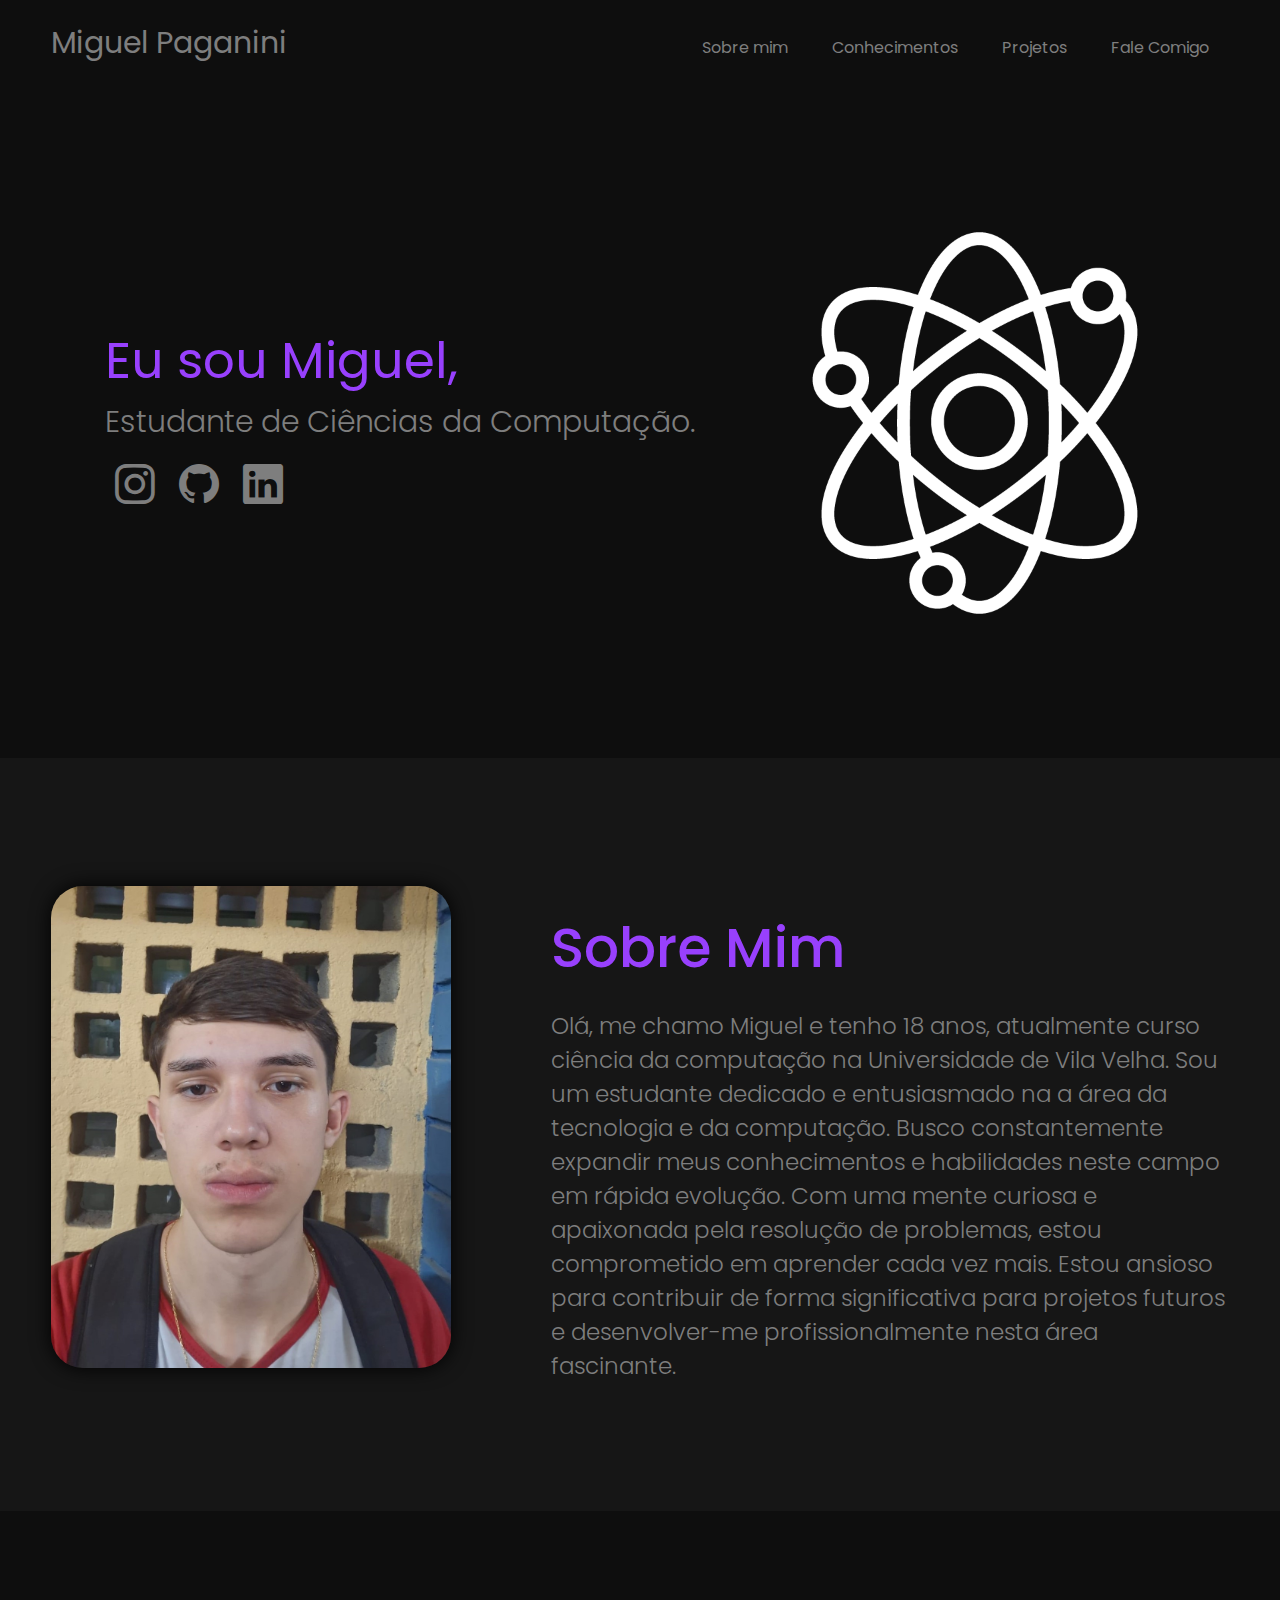
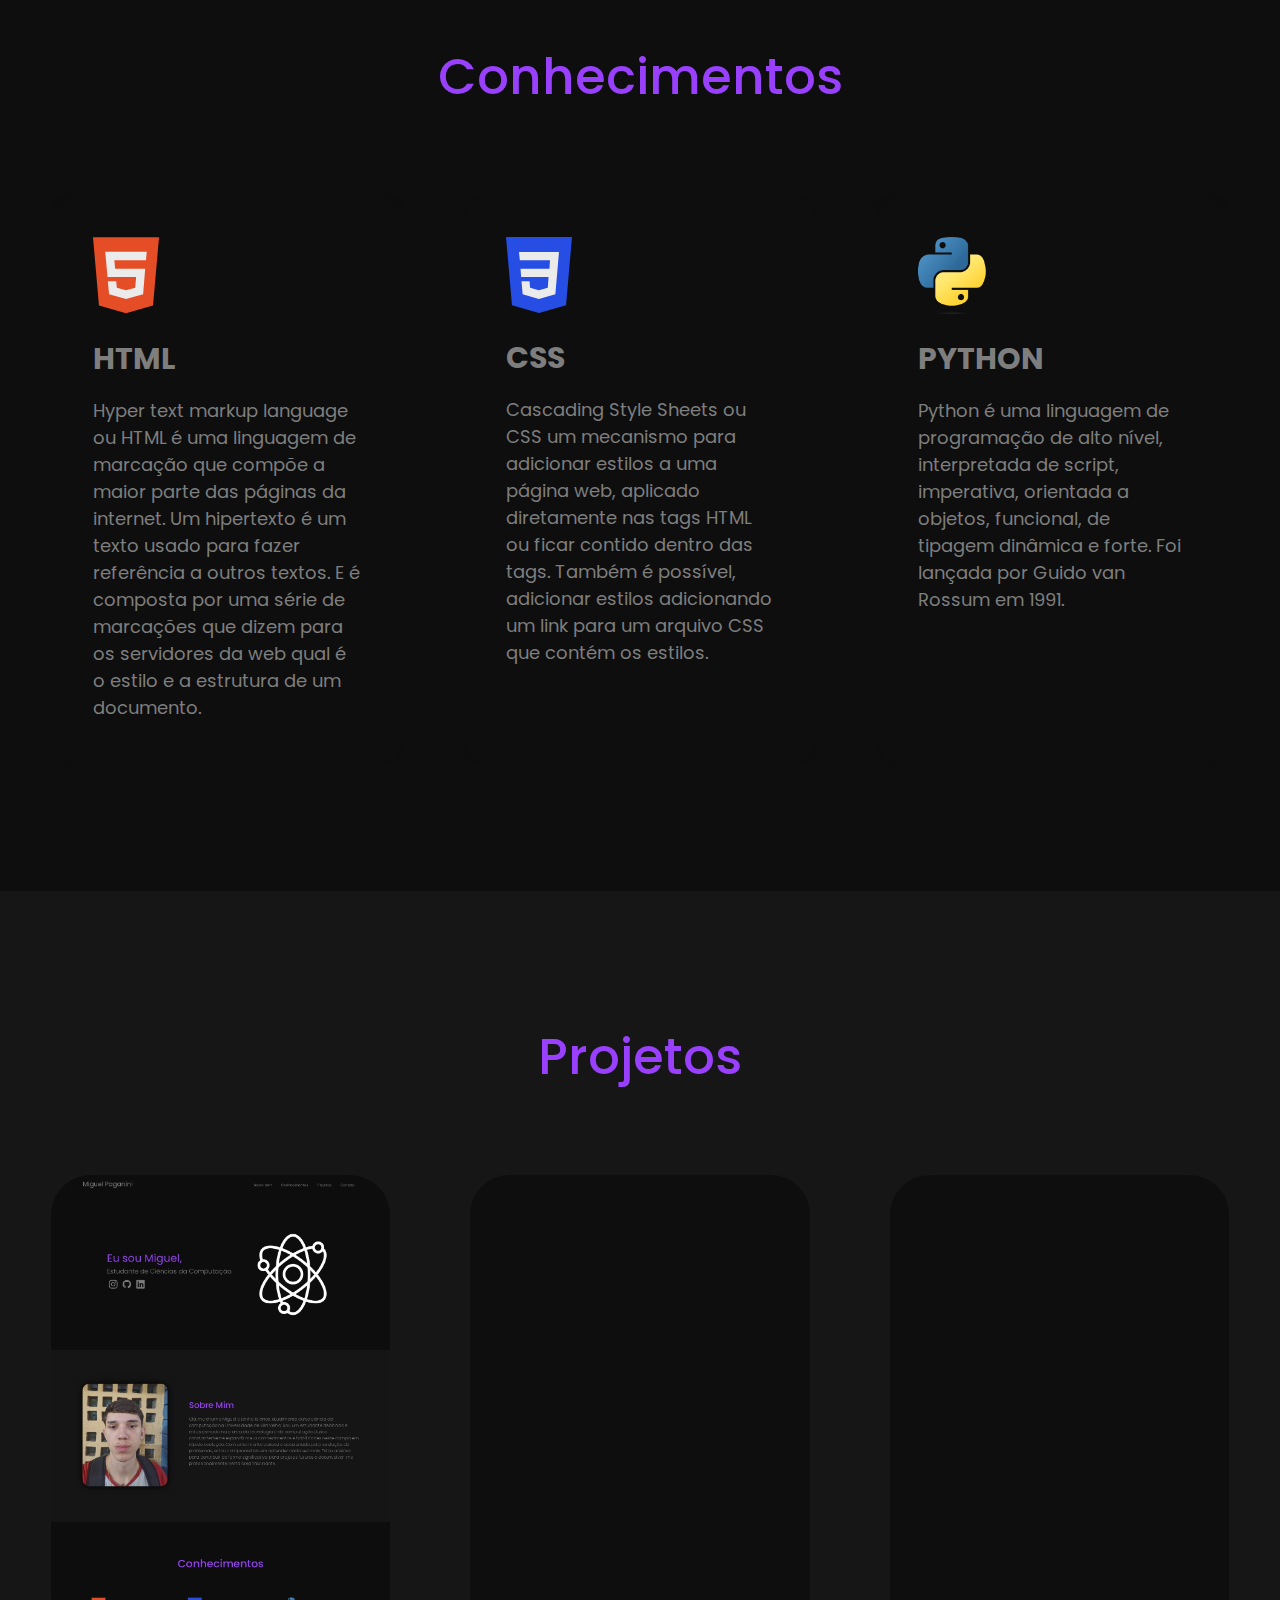
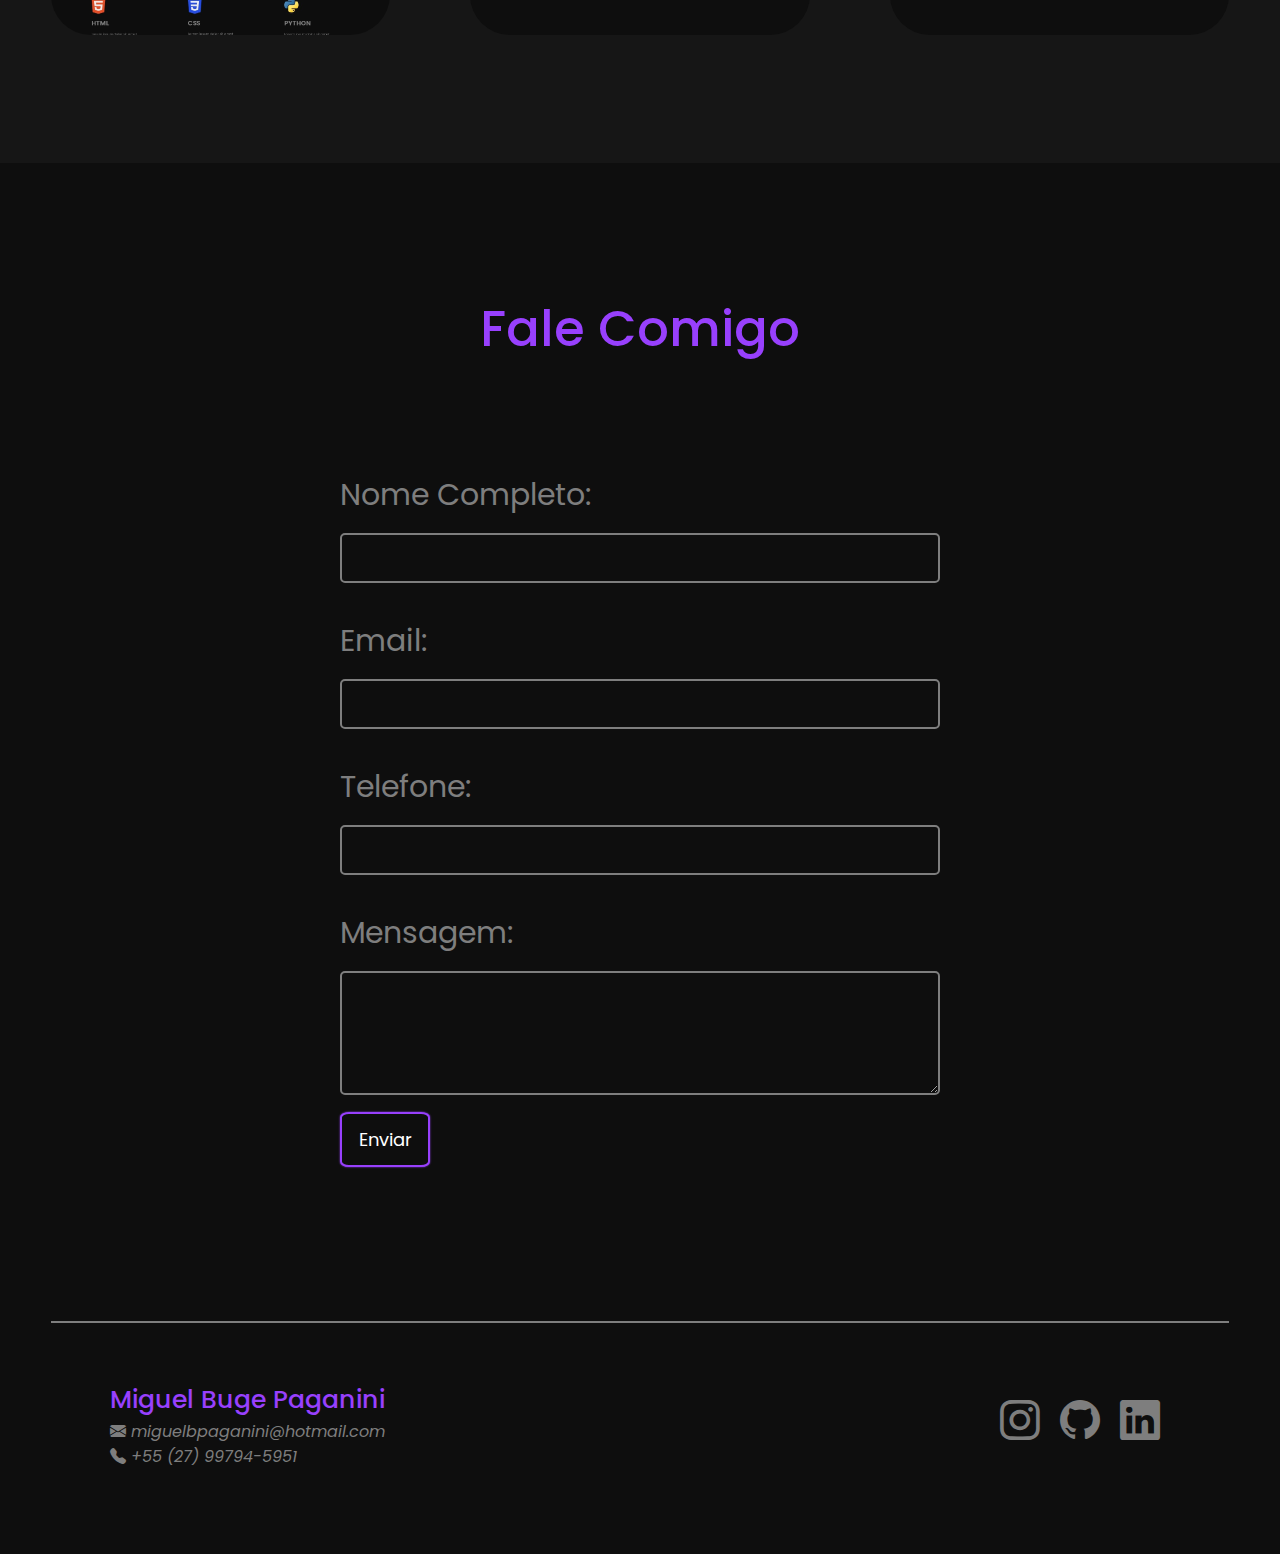
==== commit 7b9727f6: "Add files via upload" ====
--- a/index.html
+++ b/index.html
@@ -1,176 +1,270 @@
 <!DOCTYPE html>
 <html lang="pt-br">
-<head>
-    <meta charset="UTF-8">
-    <meta name="viewport" content="width=device-width, initial-scale=1.0">
-    <link rel="stylesheet" href="index.css">
-    <link rel="preconnect" href="https://fonts.googleapis.com">
-    <link rel="preconnect" href="https://fonts.gstatic.com" crossorigin>
-    <link href="https://fonts.googleapis.com/css2?family=Poppins:ital,wght@0,100;0,200;0,300;0,400;0,500;0,600;0,700;0,800;0,900;1,100;1,200;1,300;1,400;1,500;1,600;1,700;1,800;1,900&display=swap" rel="stylesheet">
-    <link rel="stylesheet" href="https://cdn.jsdelivr.net/npm/bootstrap-icons@1.11.3/font/bootstrap-icons.min.css">
+  <head>
+    <meta charset="UTF-8" />
+    <meta name="viewport" content="width=device-width, initial-scale=1.0" />
+    <link rel="stylesheet" href="index.css" />
+    <link rel="preconnect" href="https://fonts.googleapis.com" />
+    <link rel="preconnect" href="https://fonts.gstatic.com" crossorigin />
+    <link
+      href="https://fonts.googleapis.com/css2?family=Poppins:ital,wght@0,100;0,200;0,300;0,400;0,500;0,600;0,700;0,800;0,900;1,100;1,200;1,300;1,400;1,500;1,600;1,700;1,800;1,900&display=swap"
+      rel="stylesheet"
+    />
+    <link
+      rel="stylesheet"
+      href="https://cdn.jsdelivr.net/npm/bootstrap-icons@1.11.3/font/bootstrap-icons.min.css"
+    />
     <title>Miguel Buge Paganini</title>
-</head>
-
-<body>
-    
+  </head>
+
+  <body>
     <header class="cabecalho">
-        
-        <div class="interface">
-            <div class="inicio">
-                <a href="#home">Miguel Paganini</a>
-            </div><!--inicio-->
-            <nav class="menu">
-                <ul>
-                    <li><a href="#.about">Sobre mim</a></li>
-                    <li><a href="#.skills">Conhecimentos</a></li>
-                    <li><a href="#.projects">Projetos</a></li>
-                    <li><a href="#.contact">Fale Comigo</a></li>
-                </ul>
-            </nav><!--menu-->
-        </div><!--interface-->
-
-    </header><!--cabecalho-->
-    
+      <div class="interface">
+        <div class="inicio">
+          <a href="#home">Miguel Paganini</a>
+        </div>
+        <!--inicio-->
+        <nav class="menu">
+          <ul>
+            <li><a href="#.about">Sobre mim</a></li>
+            <li><a href="#.skills">Conhecimentos</a></li>
+            <li><a href="#.projects">Projetos</a></li>
+            <li><a href="#.contact">Fale Comigo</a></li>
+          </ul>
+        </nav>
+        <!--menu-->
+      </div>
+      <!--interface-->
+    </header>
+    <!--cabecalho-->
+
     <main>
-        
-        <section class="home">
-            <div class="interface">
-                <div class="flex">
-                    <div class="home_texto">
-                        <h1>Eu sou Miguel,</h1>
-                        <h3>Estudante de Ciências da Computação.</h3>
-                        <ul>
-                            <li><a target="_blank" href="https://www.instagram.com/miguelbpaganini/?next=%2F"><i class="bi bi-instagram" style="font-size: 40px;"></i></a></li>
-                            <li><a target="_blank" href="https://github.com/Miguel-Paganini"><i class="bi bi-github" style="font-size: 40px;"></i></a></li>
-                            <li><a target="_blank" href="https://www.linkedin.com/in/miguel-paganini-3728242b7/"><i class="bi bi-linkedin" style="font-size: 40px;"></i></a></li>
-                        </ul>                    
-                    </div><!--home_texto-->
-                    <div class="home_img">
-                        <img src="images/ciencia-tecnologia.png" alt="foto_computação">
-                        
-                    </div><!--home_img-->
-                </div><!--flex-->    
-            </div><!--interface-->
-        </section><!--home-->
-        
-        <section id=".about" class="about">
-            <div class="interface">
-                <div class="flex">
-                    <div class="about_img">
-                        <img src="images/miguel_escola.jpeg" alt="Foto na escola">
-                    </div><!--about_img-->
-                    <div class="about_texto">
-                        <h2>Sobre Mim</h2>
-                        <p>Olá, me chamo Miguel e tenho 18 anos, atualmente curso ciência da computação na Universidade de Vila
-                            Velha.
-                            Sou um estudante dedicado e entusiasmado na a área da tecnologia e da computação. Busco constantemente
-                            expandir meus conhecimentos e habilidades neste campo em rápida evolução. Com uma mente curiosa e
-                            apaixonada
-                            pela resolução de problemas, estou comprometido em aprender cada vez mais. Estou ansioso para contribuir
-                            de
-                            forma significativa para projetos futuros e desenvolver-me profissionalmente nesta área fascinante.
-                        </p>
-                    </div><!--about_texto-->
-                </div><!--flex-->
-            </div><!--interface-->
-        </section><!--about-->
-
-        <section id=".skills" class="skills">
-            <div class="interface">
-                <h2 class="titulo">Conhecimentos</h2>
-                <div class="flex">
-                    <div class="skills_box">
-                        <img src="images/html2.svg" alt="html_simbolo">
-                        <h3>HTML</h3>
-                        <p>Hyper text markup language ou HTML é uma linguagem de marcação que compõe a maior parte das páginas da internet. Um hipertexto é um texto usado para fazer referência a outros textos. E é composta por uma série de marcações que dizem para os servidores da web qual é o estilo e a estrutura de um documento</p>
-                    </div><!--skills_box-->
-                    <div class="skills_box">
-                        <img src="images/css2.svg" alt="css_simbolo">
-                        <h3>CSS</h3>
-                        <p>Cascading Style Sheets ou CSS um mecanismo para adicionar estilos a uma página web, aplicado diretamente nas tags HTML ou ficar contido dentro das tags. Também é possível, adicionar estilos adicionando um link para um arquivo CSS que contém os estilos. </p>
-                    </div><!--skills_box-->
-                    <div class="skills_box">
-                        <img width="70px" src="images/Python-logo-notext.svg.png" alt="python_simbolo">
-                        <h3>PYTHON</h3>
-                        <p>Python é uma linguagem de programação de alto nível, interpretada de script, imperativa, orientada a objetos, funcional, de tipagem dinâmica e forte. Foi lançada por Guido van Rossum em 1991</p>
-                    </div><!--skills_box-->
-                </div><!--flex-->
-            </div><!--interface-->
-        </section><!--skills-->
-
-        <section id=".projects" class="projects">
-            <div class="interface">
-                <h2 class="titulo">Projetos</h2>
-                <div class="flex">
-                    <div style="background-image: url(images/portifolio_miguel.jpg);" class="projects_box">
-                        <div class="overlay">
-                            <a target="blank" href="https://miguel-paganini.github.io/PortifolioUVV2024/">PortifolioUVV2024</a>
-                        </div>
-                    </div><!--projects_box-->                        
-                    <div class="projects_box">
-                        <div class="overlay">Em Breve. . .</div>
-                    </div><!--projects_box-->                        
-                    <div class="projects_box">
-                        <div class="overlay">Em Breve. . .</div>
-                    </div><!--projects_box-->                        
-                </div><!--flex-->
-            </div><!--interface-->
-        </section><!--projects-->
-
-        <section id=".contact" class="contact">
-            <div class="interface">
-                <h2 class="titulo">Fale Comigo</h2>
-                <div class="flex">
-                    <form  action="" method="get">
-                        
-                        <div class="inputo">
-                            <label for="nome">Nome Completo:</label><br>
-                            <input id="nome" type="text" required><br>                
-                        </div>
-
-                        <div class="inputo">
-                            <label for="email">Email:</label><br>
-                            <input id="email" type="text" required><br>                
-                        </div>
-
-                        <div class="inputo">
-                            <label for="telefone">Telefone:</label><br>
-                            <input id="telefone" type="text" required> <br>               
-                        </div>
-
-                        <div class="inputo">
-                            <label for="mensagem">Mensagem:</label><br>
-                            <textarea name="" id="mensagem" cols="30" rows="4"></textarea><br>
-                        </div>
-
-                        <input type="submit" value="Enviar">
-                        
-                    </form>
-                </div><!--flex-->
-            </div><!--interface-->
-        </section><!--contact-->
-    
+      <section class="home">
+        <div class="interface">
+          <div class="flex">
+            <div class="home_texto">
+              <h1>Eu sou Miguel,</h1>
+              <h3>Estudante de Ciências da Computação.</h3>
+              <ul>
+                <li>
+                  <a
+                    target="_blank"
+                    href="https://www.instagram.com/miguelbpaganini/?next=%2F"
+                    ><i class="bi bi-instagram" style="font-size: 40px"></i
+                  ></a>
+                </li>
+                <li>
+                  <a target="_blank" href="https://github.com/Miguel-Paganini"
+                    ><i class="bi bi-github" style="font-size: 40px"></i
+                  ></a>
+                </li>
+                <li>
+                  <a
+                    target="_blank"
+                    href="https://www.linkedin.com/in/miguel-paganini-3728242b7/"
+                    ><i class="bi bi-linkedin" style="font-size: 40px"></i
+                  ></a>
+                </li>
+              </ul>
+            </div>
+            <!--home_texto-->
+            <div class="home_img">
+              <img src="images/ciencia-tecnologia.png" alt="foto_computação" />
+            </div>
+            <!--home_img-->
+          </div>
+          <!--flex-->
+        </div>
+        <!--interface-->
+      </section>
+      <!--home-->
+
+      <section id=".about" class="about">
+        <div class="interface">
+          <div class="flex">
+            <div class="about_img">
+              <img src="images/miguel_escola.jpeg" alt="Foto na escola" />
+            </div>
+            <!--about_img-->
+            <div class="about_texto">
+              <h2>Sobre Mim</h2>
+              <p>
+                Olá, me chamo Miguel e tenho 18 anos, atualmente curso ciência
+                da computação na Universidade de Vila Velha. Sou um estudante
+                dedicado e entusiasmado na a área da tecnologia e da computação.
+                Busco constantemente expandir meus conhecimentos e habilidades
+                neste campo em rápida evolução. Com uma mente curiosa e
+                apaixonada pela resolução de problemas, estou comprometido em
+                aprender cada vez mais. Estou ansioso para contribuir de forma
+                significativa para projetos futuros e desenvolver-me
+                profissionalmente nesta área fascinante.
+              </p>
+            </div>
+            <!--about_texto-->
+          </div>
+          <!--flex-->
+        </div>
+        <!--interface-->
+      </section>
+      <!--about-->
+
+      <section id=".skills" class="skills">
+        <div class="interface">
+          <h2 class="titulo">Conhecimentos</h2>
+          <div class="flex">
+            <div class="skills_box">
+              <img src="images/html2.svg" alt="html_simbolo" />
+              <h3>HTML</h3>
+              <p>
+                Hyper text markup language ou HTML é uma linguagem de marcação
+                que compõe a maior parte das páginas da internet. Um hipertexto
+                é um texto usado para fazer referência a outros textos. E é
+                composta por uma série de marcações que dizem para os servidores
+                da web qual é o estilo e a estrutura de um documento.
+              </p>
+            </div>
+            <!--skills_box-->
+            <div class="skills_box">
+              <img src="images/css2.svg" alt="css_simbolo" />
+              <h3>CSS</h3>
+              <p>
+                Cascading Style Sheets ou CSS um mecanismo para adicionar
+                estilos a uma página web, aplicado diretamente nas tags HTML ou
+                ficar contido dentro das tags. Também é possível, adicionar
+                estilos adicionando um link para um arquivo CSS que contém os
+                estilos.
+              </p>
+            </div>
+            <!--skills_box-->
+            <div class="skills_box">
+              <img
+                width="70px"
+                src="images/Python-logo-notext.svg.png"
+                alt="python_simbolo"
+              />
+              <h3>PYTHON</h3>
+              <p>
+                Python é uma linguagem de programação de alto nível,
+                interpretada de script, imperativa, orientada a objetos,
+                funcional, de tipagem dinâmica e forte. Foi lançada por Guido
+                van Rossum em 1991.
+              </p>
+            </div>
+            <!--skills_box-->
+          </div>
+          <!--flex-->
+        </div>
+        <!--interface-->
+      </section>
+      <!--skills-->
+
+      <section id=".projects" class="projects">
+        <div class="interface">
+          <h2 class="titulo">Projetos</h2>
+          <div class="flex">
+            <div
+              style="background-image: url(images/portifolio_miguel.jpg)"
+              class="projects_box"
+            >
+              <div class="overlay">
+                <a
+                  target="blank"
+                  href="https://miguel-paganini.github.io/PortifolioUVV2024/"
+                  >PortifolioUVV2024</a
+                >
+              </div>
+            </div>
+            <!--projects_box-->
+            <div class="projects_box">
+              <div class="overlay">Em Breve. . .</div>
+            </div>
+            <!--projects_box-->
+            <div class="projects_box">
+              <div class="overlay">Em Breve. . .</div>
+            </div>
+            <!--projects_box-->
+          </div>
+          <!--flex-->
+        </div>
+        <!--interface-->
+      </section>
+      <!--projects-->
+
+      <section id=".contact" class="contact">
+        <div class="interface">
+          <h2 class="titulo">Fale Comigo</h2>
+          <div class="flex">
+            <form action="" method="get">
+              <div class="inputo">
+                <label for="nome">Nome Completo:</label><br />
+                <input id="nome" type="text" required /><br />
+              </div>
+
+              <div class="inputo">
+                <label for="email">Email:</label><br />
+                <input id="email" type="text" required /><br />
+              </div>
+
+              <div class="inputo">
+                <label for="telefone">Telefone:</label><br />
+                <input id="telefone" type="text" required /> <br />
+              </div>
+
+              <div class="inputo">
+                <label for="mensagem">Mensagem:</label><br />
+                <textarea name="" id="mensagem" cols="30" rows="4"></textarea
+                ><br />
+              </div>
+
+              <input type="submit" value="Enviar"/>
+            </form>
+          </div>
+          <!--flex-->
+        </div>
+        <!--interface-->
+      </section>
+      <!--contact-->
     </main>
-                    
+
     <footer class="rodape">
-        <div class="interface">
-            <div class="flex">
-                <div class="coluna1">
-                    <h3>Miguel Buge Paganini</h3>
-                    <i class="bi bi-envelope-fill">  miguelbpaganini@hotmail.com</i><br>
-                    <i class="bi bi-telephone-fill"> +55 (27) 99794-5951</i>
-                </div><!--coluan1-->
-                <div class="coluna2">
-                    <ul>
-                        <li><a target="_blank" href="https://www.instagram.com/miguelbpaganini/?next=%2F"><i class="bi bi-instagram" style="font-size: 40px;"></i></a></li>
-                        <li><a target="_blank" href="https://github.com/Miguel-Paganini"><i class="bi bi-github" style="font-size: 40px;"></i></a></li>
-                        <li><a target="_blank" href="https://www.linkedin.com/in/miguel-paganini-3728242b7/"><i class="bi bi-linkedin" style="font-size: 40px;"></i></a></li>
-                    </ul>
-                </div><!--coluna2-->
-            </div><!--flex-->
-        </div><!--interface-->
-    </footer><!--rodape-->
-
-</body>
-
-</html>                    +      <div class="interface">
+        <div class="flex">
+          <div class="coluna1">
+            <h3>Miguel Buge Paganini</h3>
+            <i class="bi bi-envelope-fill"> miguelbpaganini@hotmail.com</i
+            ><br />
+            <i class="bi bi-telephone-fill"> +55 (27) 99794-5951</i>
+          </div>
+          <!--coluan1-->
+          <div class="coluna2">
+            <ul>
+              <li>
+                <a
+                  target="_blank"
+                  href="https://www.instagram.com/miguelbpaganini/?next=%2F"
+                  ><i class="bi bi-instagram" style="font-size: 40px"></i
+                ></a>
+              </li>
+              <li>
+                <a target="_blank" href="https://github.com/Miguel-Paganini"
+                  ><i class="bi bi-github" style="font-size: 40px"></i
+                ></a>
+              </li>
+              <li>
+                <a
+                  target="_blank"
+                  href="https://www.linkedin.com/in/miguel-paganini-3728242b7/"
+                  ><i class="bi bi-linkedin" style="font-size: 40px"></i
+                ></a>
+              </li>
+            </ul>
+          </div>
+          <!--coluna2-->
+        </div>
+        <!--flex-->
+      </div>
+      <!--interface-->
+    </footer>
+    <!--rodape-->
+  </body>
+</html>
--- a/index.css
+++ b/index.css
@@ -240,7 +240,6 @@
     width: 360px;
     height: 460px;
     border-radius: 40px;
-    cursor: pointer;
     background-position: 100% 0%;    
     position: relative;
     transition: background-position 6s, box-shadow 0.5s;
@@ -269,7 +268,10 @@
     display: flex;
     align-items: center;
     justify-content: center;
-    opacity: 0;   
+    opacity: 0;
+    color: #fff;
+    font-size: 35px;
+    font-weight: 500;
 }
     
 .projects .projects_box .overlay:hover {
@@ -277,8 +279,6 @@
     transition: 1s;
 }
 
-
-
 /* Fim dos projetos */
 
 /* ESTILIZAÇÃO do Fale comigo */
@@ -300,8 +300,8 @@
 
 .contact form label {
     display: inline-block;
-    font-size: 35px;
-    padding: 20px 0;    
+    font-size: 30px;
+    padding: 15px 0;    
 }
 
 .contact form input, textarea {
@@ -310,20 +310,26 @@
     border-radius: 5px;
     background-color: hsl(0deg 0% 5.49%);
     color: #fff;
-    width: 800PX;
+    width: 600PX;
     min-height: 50px ;
     font-size: 20px;
 }
 
 .contact input[type="submit"] {
-    border: 1px solid hsl(0deg 0% 5.49);
+    border: 2px solid #9840fd;
     border-radius: 10%;
     width: 90px;
     height: 55px;
     font-size: 18px;
-    background-color: #9840fd;
+    background-color: hsl(0deg 0% 5.49%);
     color: #fff;
     cursor: pointer;
+    box-shadow: 0 0 2px #9840fd;
+}
+
+.contact input[type="submit"]:hover {
+    transition: 0.1s;
+    background-color: #9840fd;    
 }
 
 /* Fim do fale comigo */
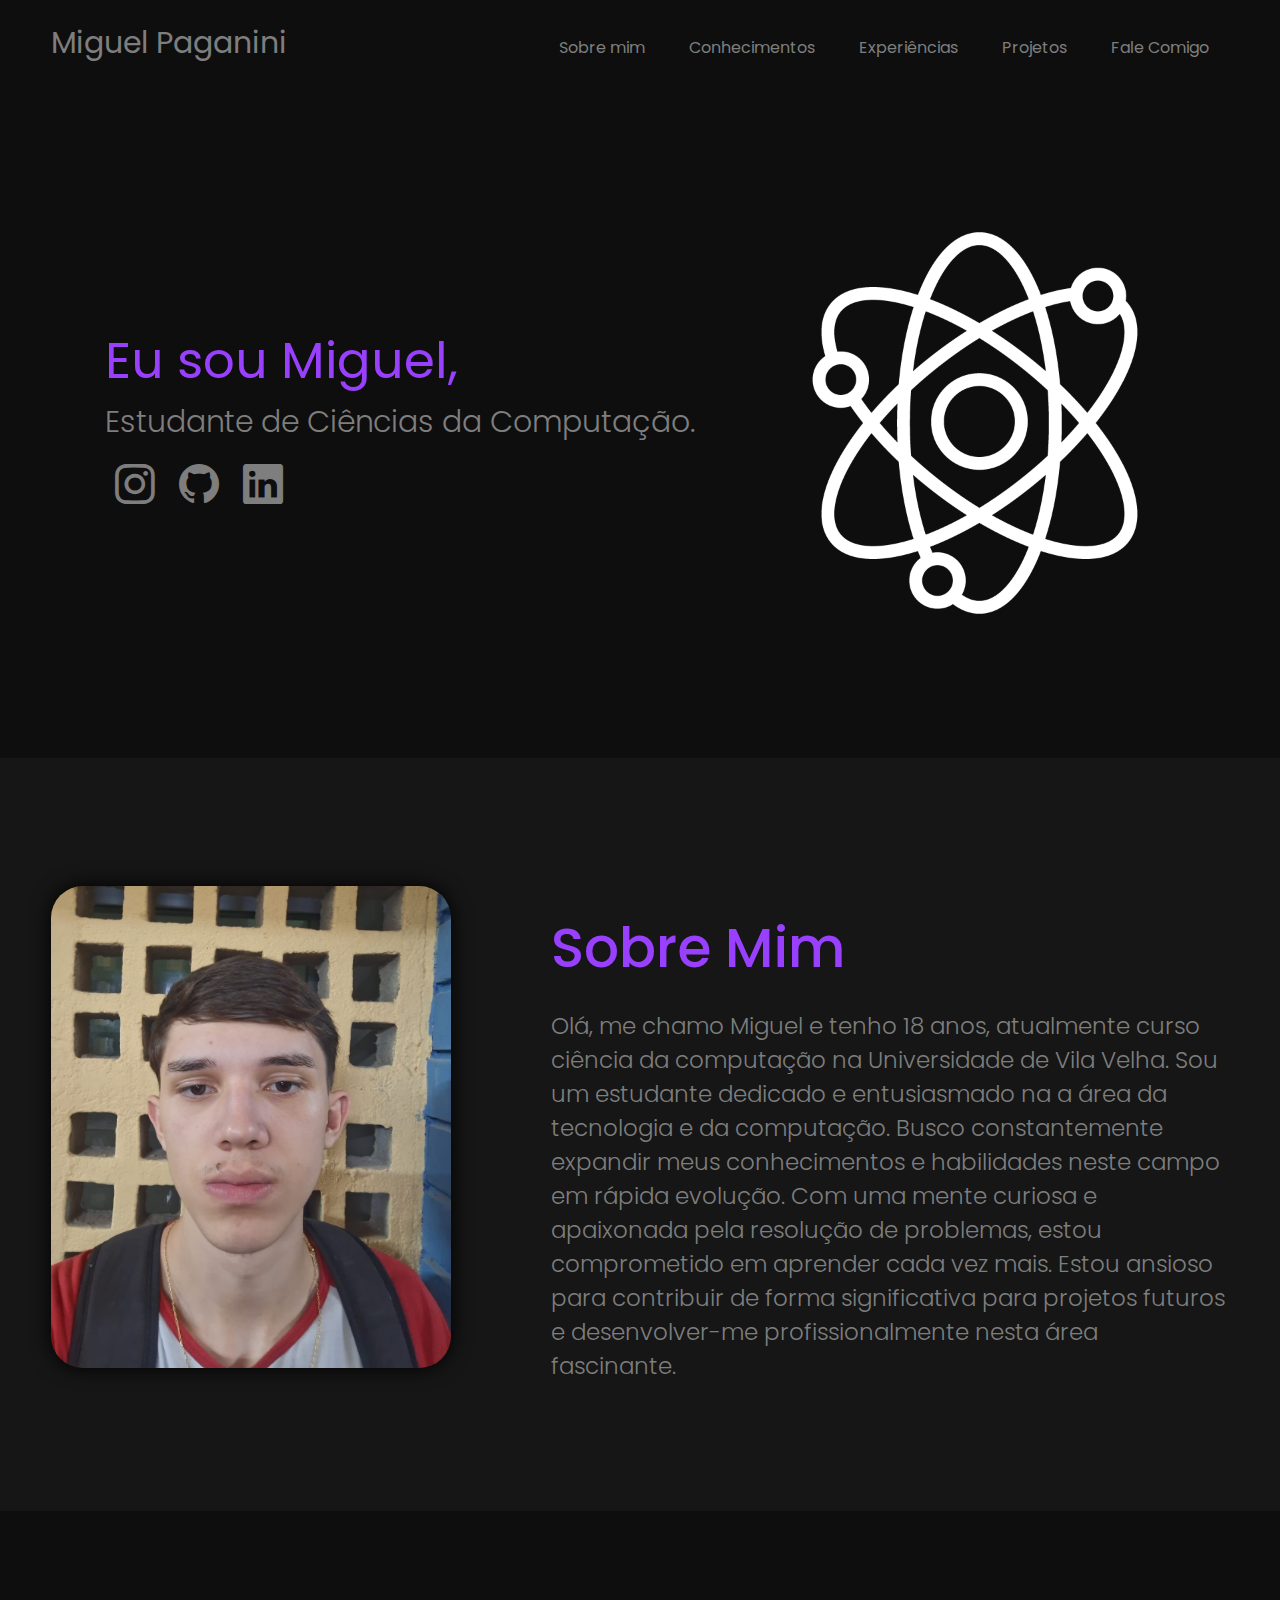
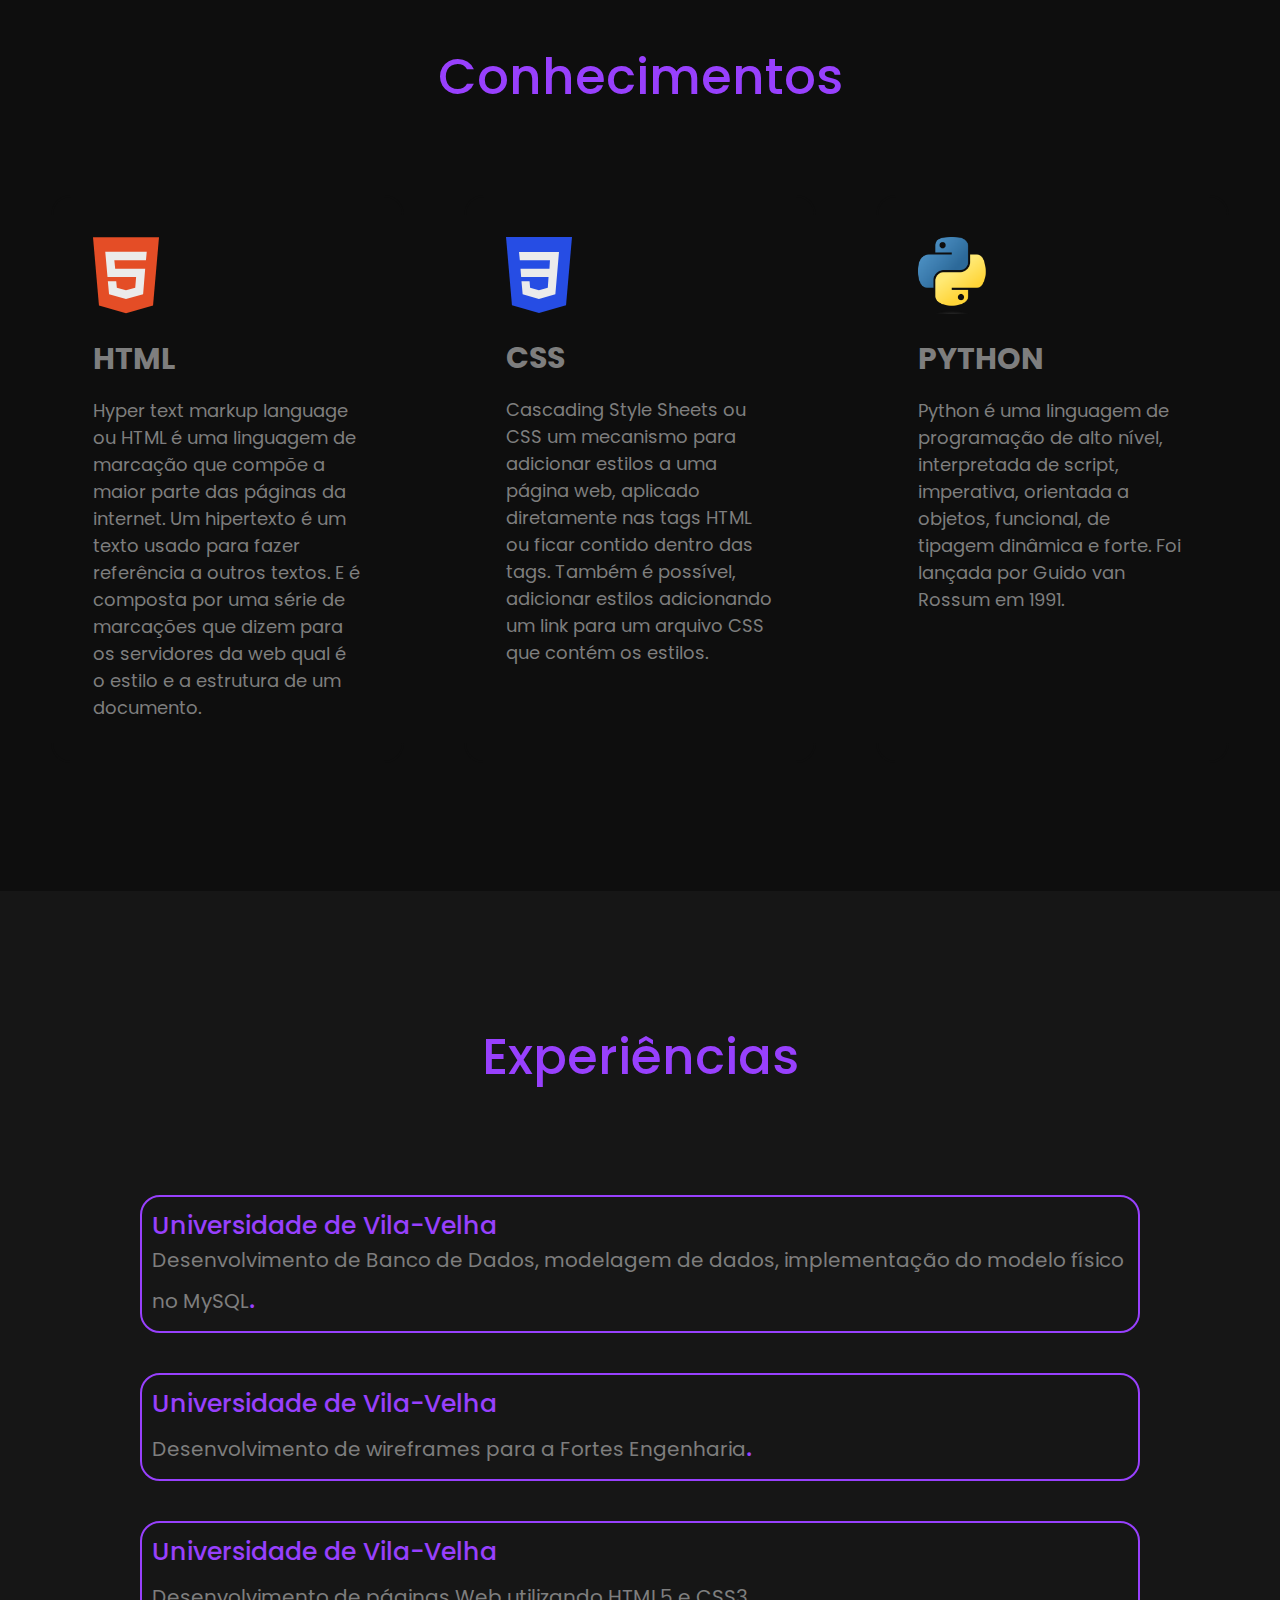
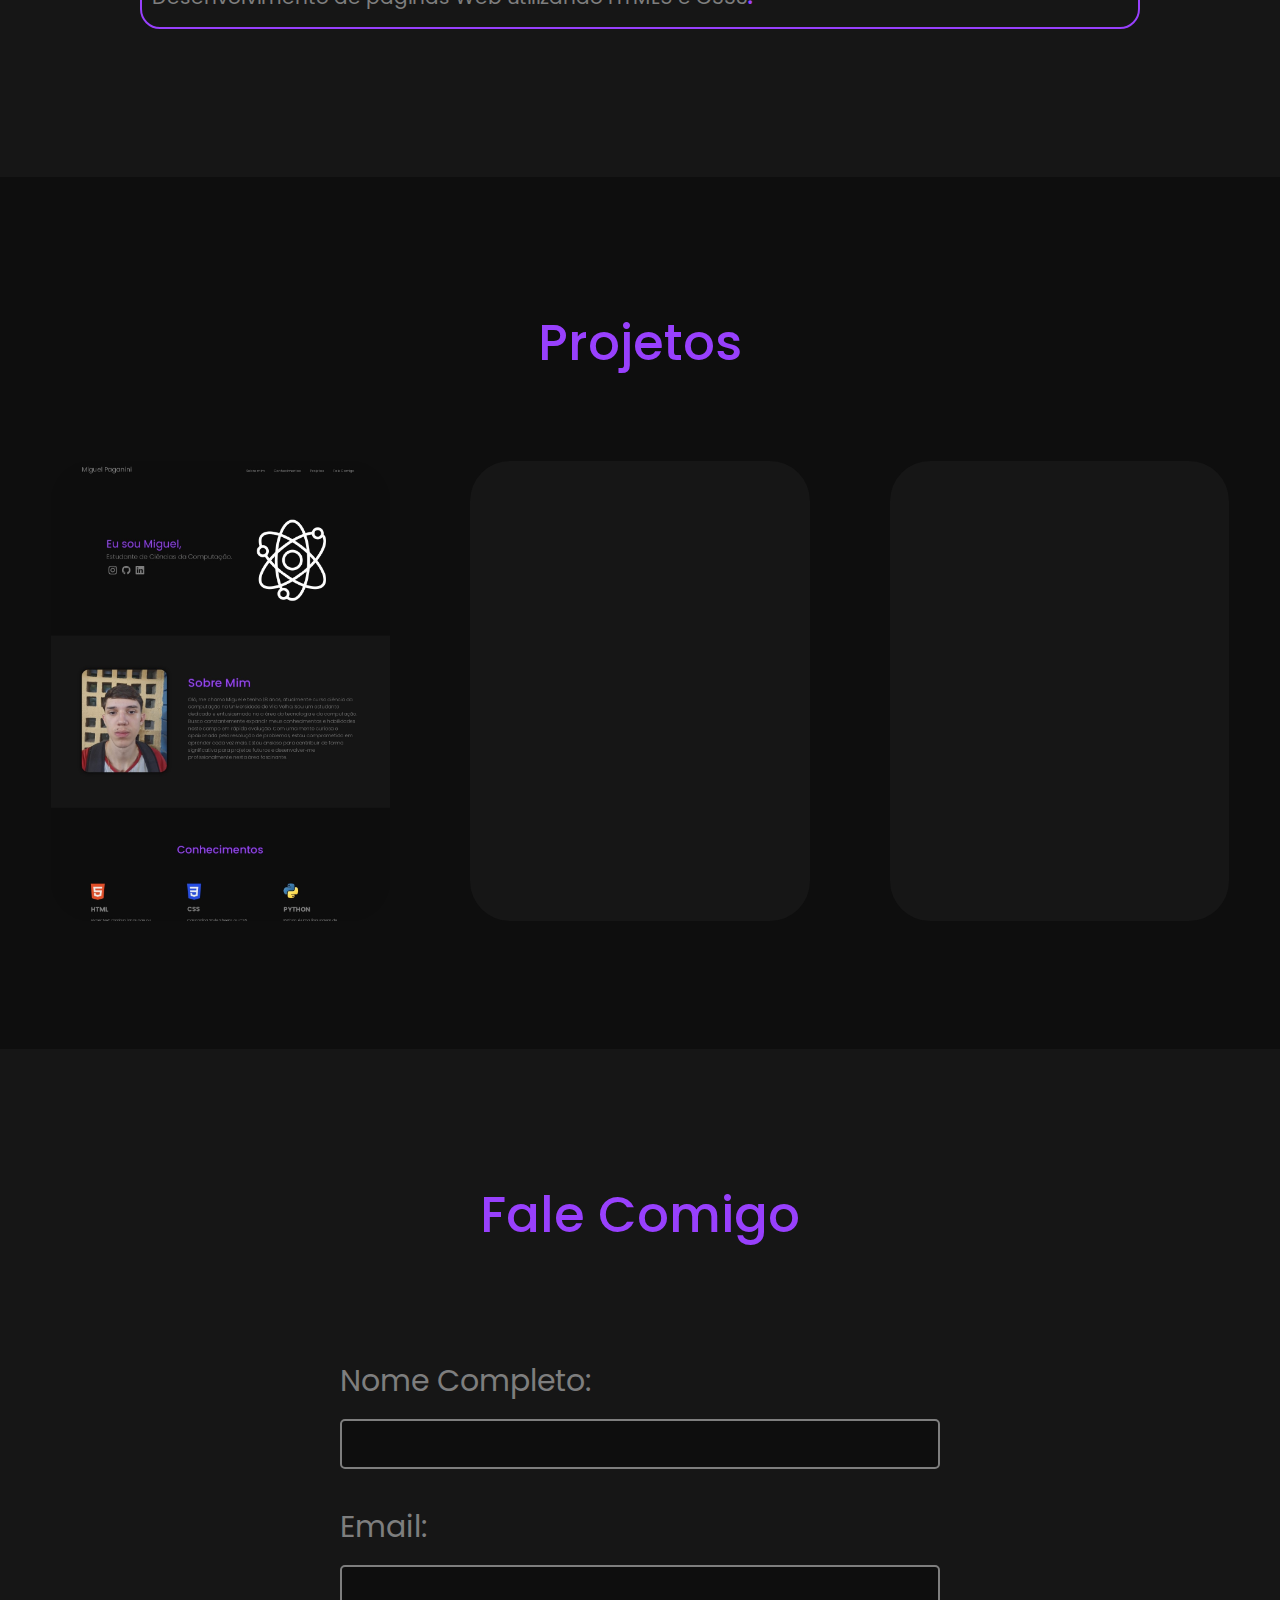
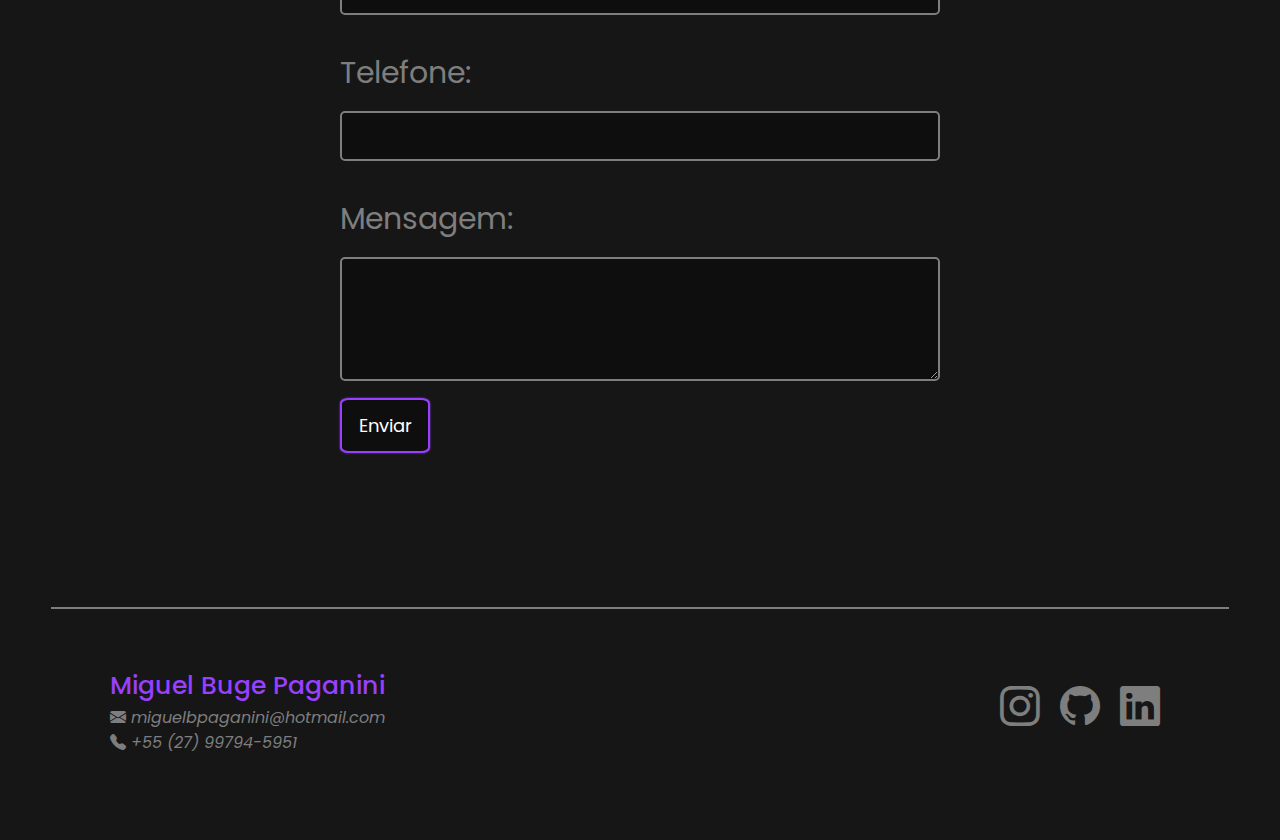
==== commit c9416090: "Add files via upload" ====
--- a/index.html
+++ b/index.html
@@ -28,6 +28,7 @@
           <ul>
             <li><a href="#.about">Sobre mim</a></li>
             <li><a href="#.skills">Conhecimentos</a></li>
+            <li><a href="#.experiencias">Experiências</a></li>
             <li><a href="#.projects">Projetos</a></li>
             <li><a href="#.contact">Fale Comigo</a></li>
           </ul>
@@ -158,6 +159,28 @@
       </section>
       <!--skills-->
 
+      <section id=".experiencias" class="experiencias">
+        <div class="interface">
+          <h2 class="titulo">Experiências</h2>
+          <div class="flex">
+            <article class="conteudo">
+              <h3>Universidade de Vila-Velha</h3>
+              <p>
+                Desenvolvimento de Banco de Dados, modelagem de dados, implementação do modelo físico no MySQL<span>.</span>
+              </p>
+            </article>
+            <article class="conteudo">
+              <h3>Universidade de Vila-Velha</h3>
+              <p>Desenvolvimento de wireframes para a Fortes Engenharia<span>.</span></p>
+            </article>
+            <article class="conteudo">
+              <h3>Universidade de Vila-Velha</h3>
+              <p>Desenvolvimento de páginas Web utilizando HTML5 e CSS3<span>.</span></p>
+            </article>
+          </div><!--flex-->
+        </div><!--interace-->
+      </section><!--experiencias-->
+
       <section id=".projects" class="projects">
         <div class="interface">
           <h2 class="titulo">Projetos</h2>
--- a/index.css
+++ b/index.css
@@ -222,12 +222,52 @@
 
 /* Fim dos conhecimentos */
 
+/* ESTILIZAÇÃO das experiências */
+
+.experiencias {
+    background-color: #161616;
+    padding: 10% 4%;
+}
+
+.experiencias .flex {
+    align-items: center;
+    flex-direction: column;
+}
+
+article.conteudo {
+    margin: 20px;
+    border: 2px solid #9840fd;
+    border-radius: 20px;
+    padding: 10px;
+    min-width: 1000px;
+    max-width: 1000px;
+    height: auto;
+}
+
+.conteudo span {
+    color: #9840fd;
+    font-size: 30px;  
+}
+
+.conteudo h3 {
+    color: #9840fd;
+    font-size: 25px;
+    font-weight: 500;
+}
+
+.conteudo p {
+    font-size: 20px;
+    color: #7e7e7e;
+}
+
+/* Fim das experiências */
+
 /* ESTILIZAÇÃO dos projetos */
 
 section.projects {
     padding: 10% 4%;
     padding-bottom: 10%;
-    background-color: #161616; 
+    background-color: hsl(0deg 0% 5.49%); 
 }
 
 .projects .flex {
@@ -235,14 +275,14 @@
 }
 
 .projects .projects_box {
-    background-color: hsl(0deg 0% 5.49%);
+    background-color: #161616;
     background-size: cover;
     width: 360px;
     height: 460px;
     border-radius: 40px;
     background-position: 100% 0%;    
     position: relative;
-    transition: background-position 6s, box-shadow 0.5s;
+    transition: background-position 8s, box-shadow 0.5s;
 }
 
 .projects .projects_box:hover {        
@@ -287,6 +327,7 @@
     padding: 10% 4%;
     padding-bottom: 10%;
     color: #7e7e7e;
+    background-color: #161616;
 }
 
 section.contact .flex {
@@ -341,7 +382,8 @@
 }
 
 footer.rodape {
-    padding: 2% 4%;    
+    padding: 2% 4%;
+    background-color: #161616;    
 }
 
 footer.rodape .flex {
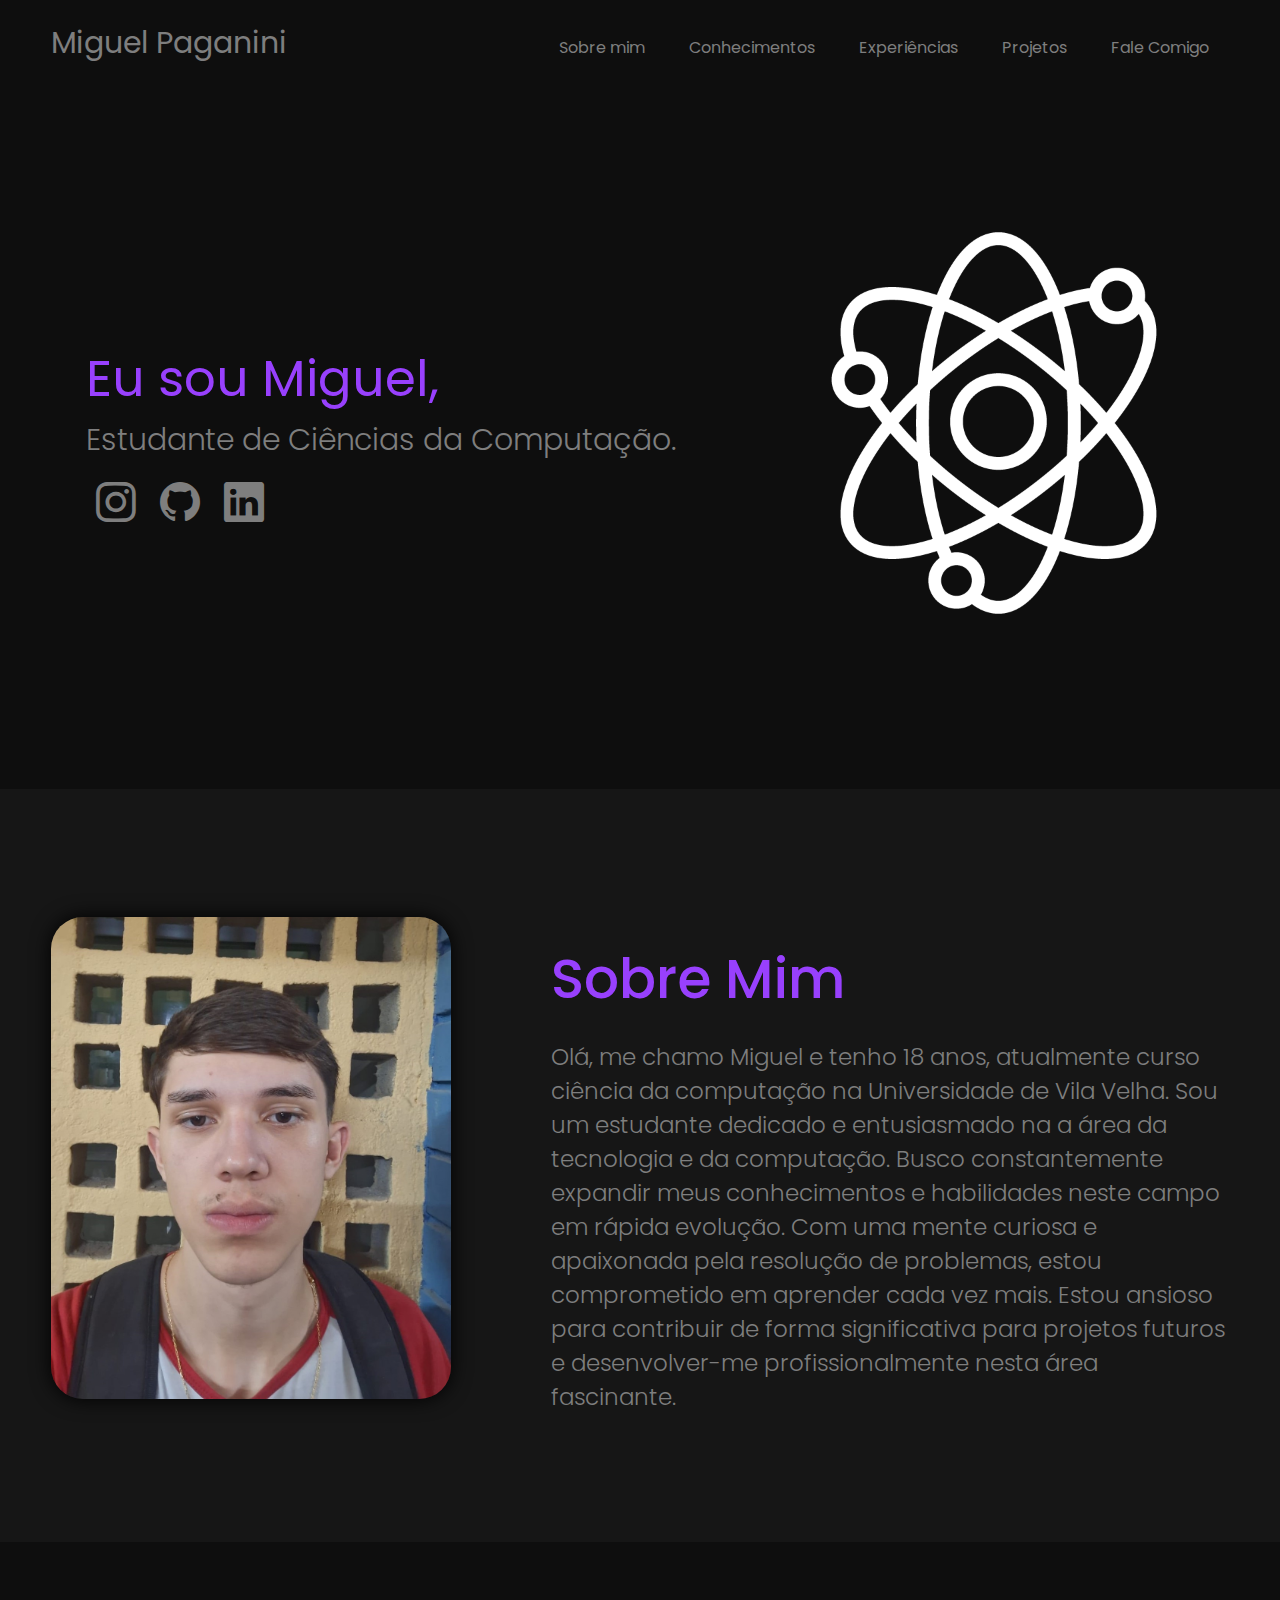
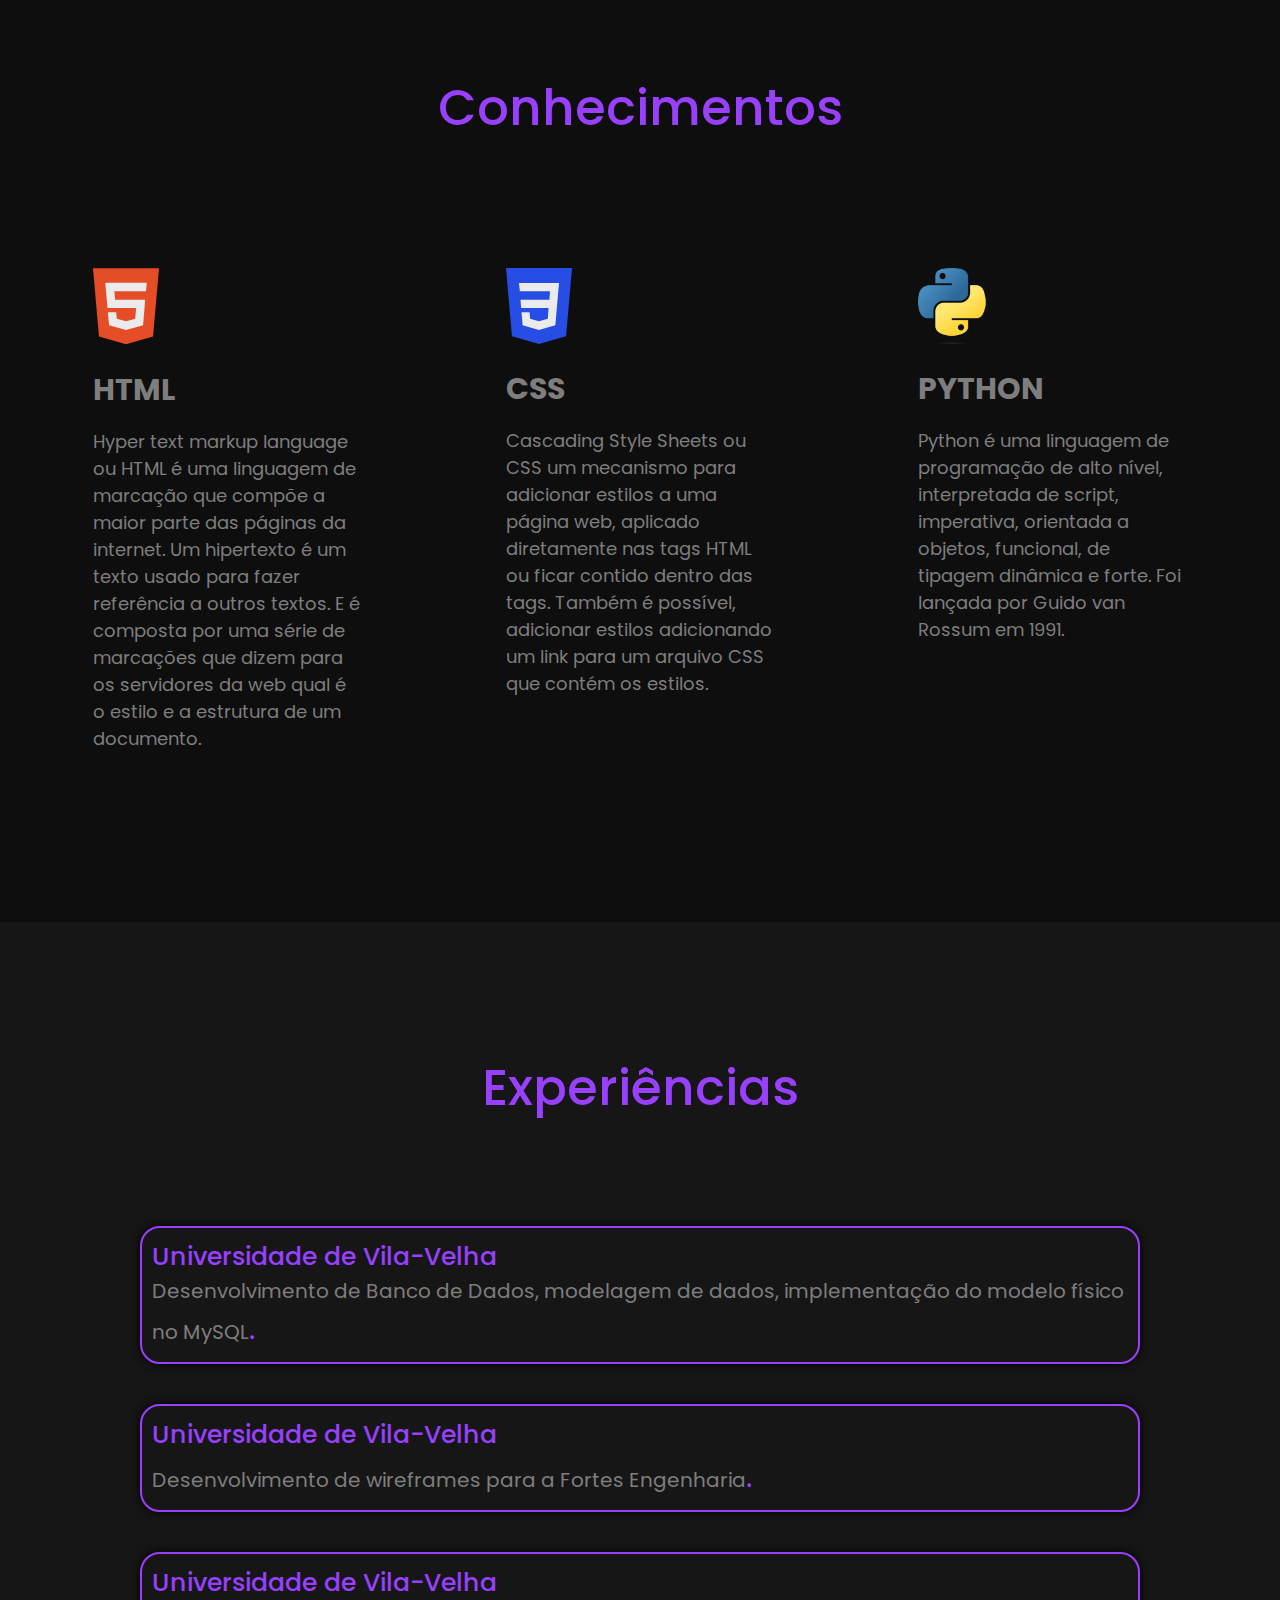
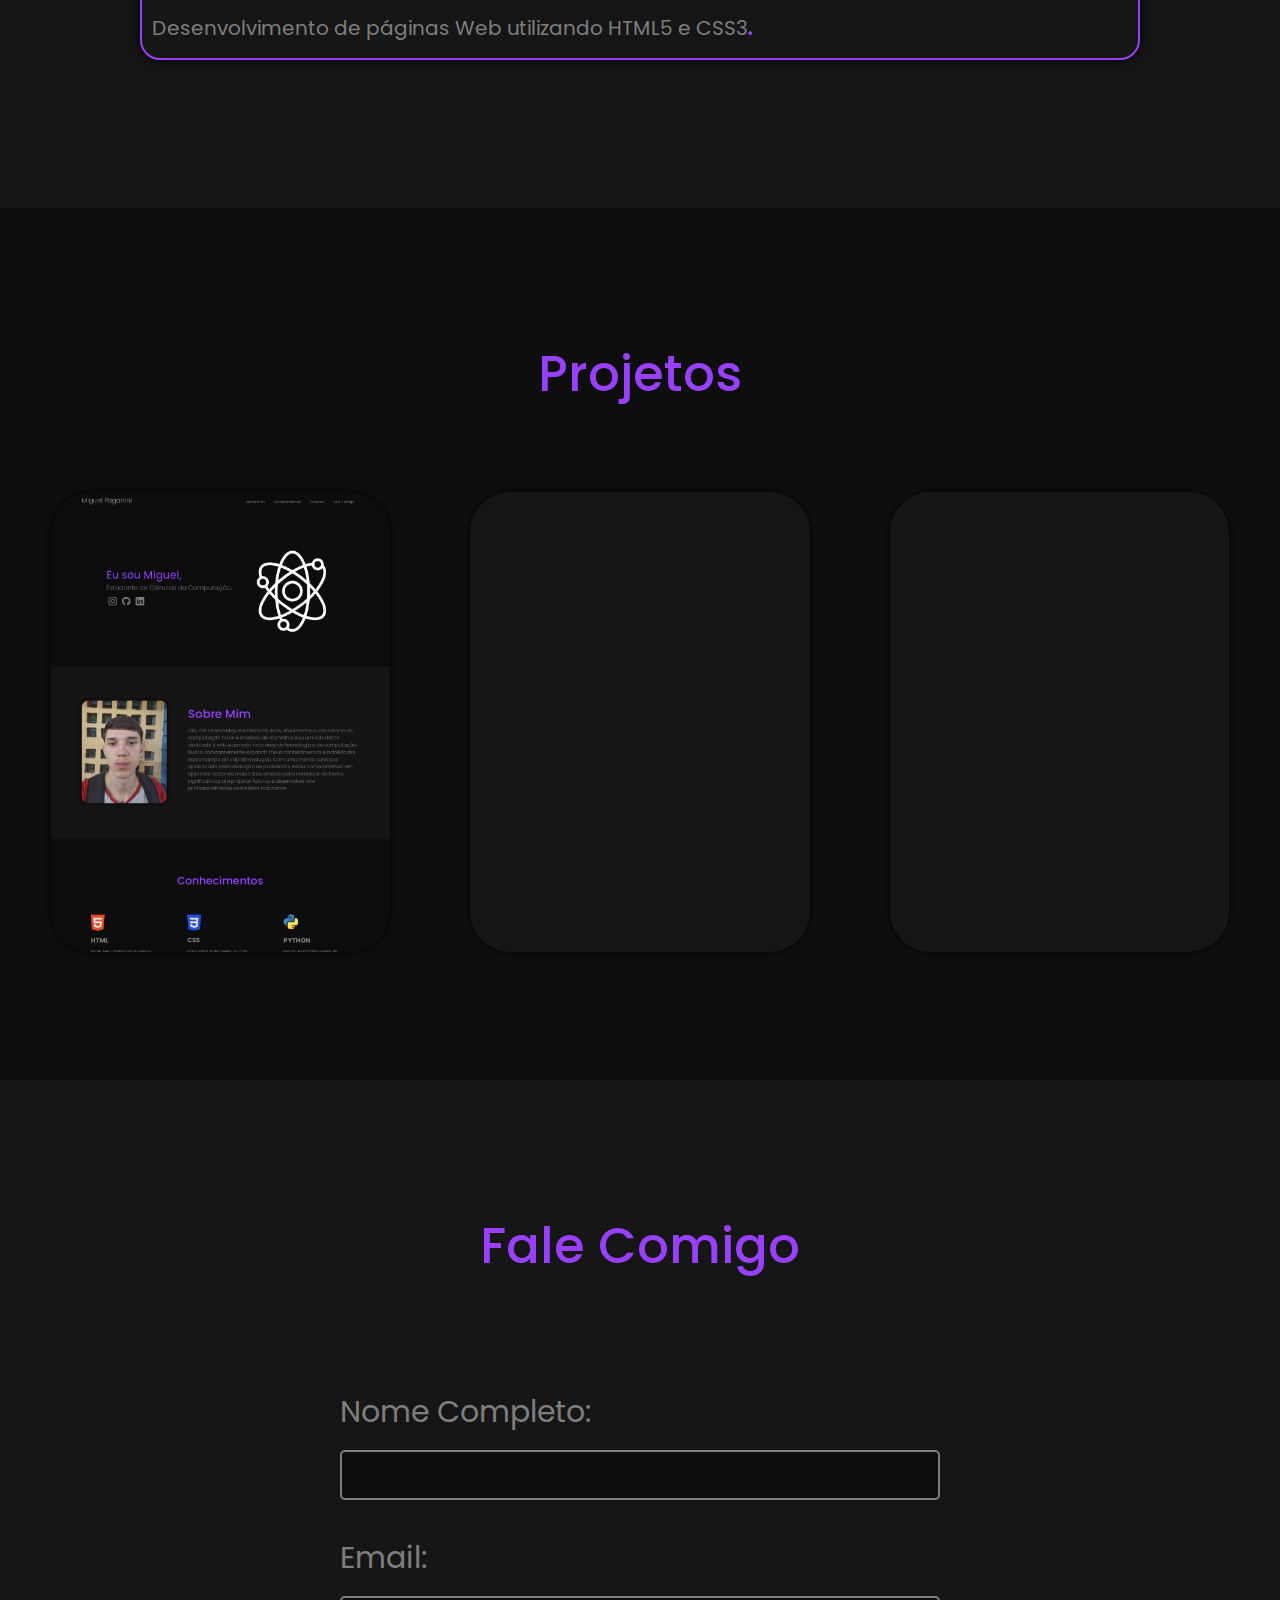
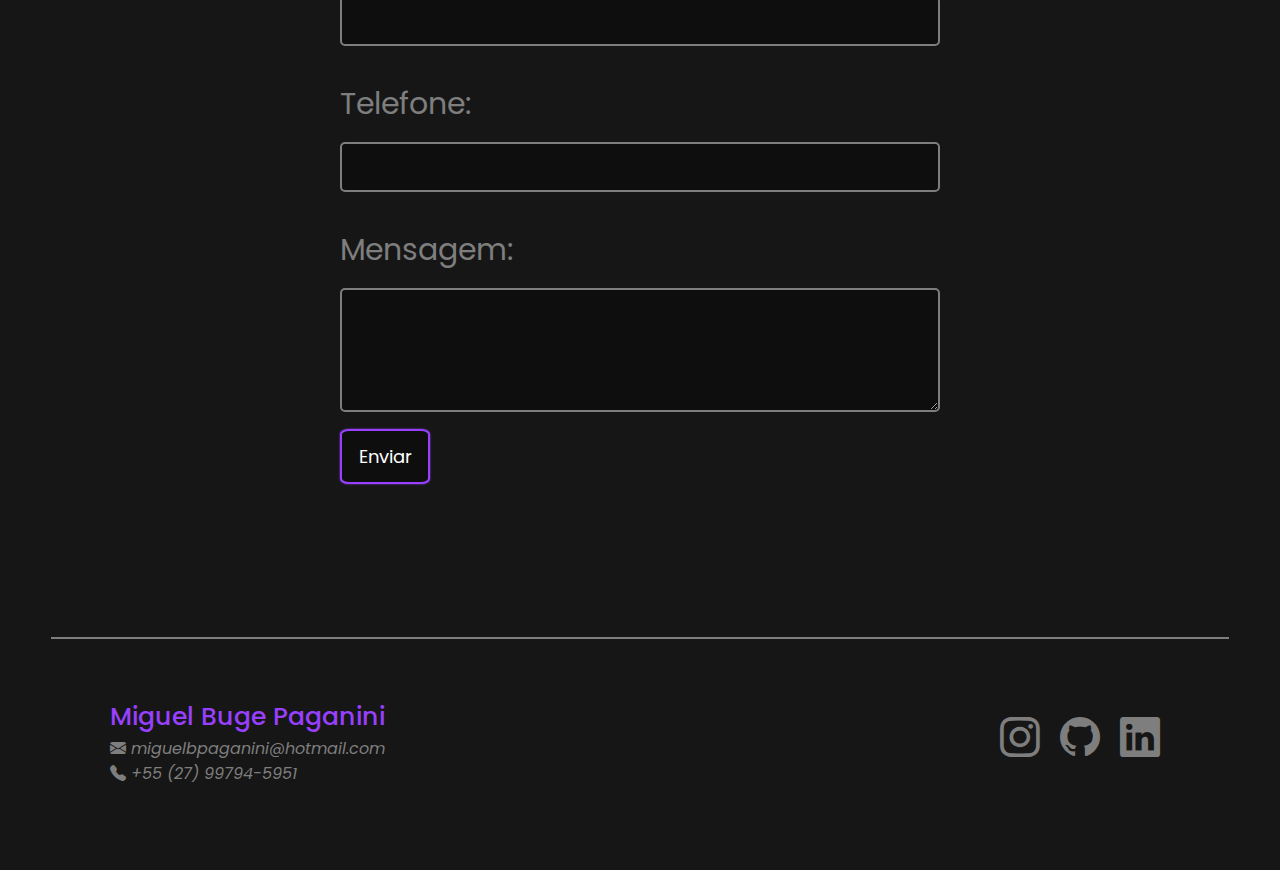
==== commit 2f9f1092: "Última atualização antes da entrega." ====
--- a/index.html
+++ b/index.html
@@ -166,20 +166,32 @@
             <article class="conteudo">
               <h3>Universidade de Vila-Velha</h3>
               <p>
-                Desenvolvimento de Banco de Dados, modelagem de dados, implementação do modelo físico no MySQL<span>.</span>
+                Desenvolvimento de Banco de Dados, modelagem de dados,
+                implementação do modelo físico no MySQL<span>.</span>
               </p>
             </article>
             <article class="conteudo">
               <h3>Universidade de Vila-Velha</h3>
-              <p>Desenvolvimento de wireframes para a Fortes Engenharia<span>.</span></p>
+              <p>
+                Desenvolvimento de wireframes para a Fortes Engenharia<span
+                  >.</span
+                >
+              </p>
             </article>
             <article class="conteudo">
               <h3>Universidade de Vila-Velha</h3>
-              <p>Desenvolvimento de páginas Web utilizando HTML5 e CSS3<span>.</span></p>
+              <p>
+                Desenvolvimento de páginas Web utilizando HTML5 e CSS3<span
+                  >.</span
+                >
+              </p>
             </article>
-          </div><!--flex-->
-        </div><!--interace-->
-      </section><!--experiencias-->
+          </div>
+          <!--flex-->
+        </div>
+        <!--interace-->
+      </section>
+      <!--experiencias-->
 
       <section id=".projects" class="projects">
         <div class="interface">
@@ -239,7 +251,7 @@
                 ><br />
               </div>
 
-              <input type="submit" value="Enviar"/>
+              <input type="submit" value="Enviar" />
             </form>
           </div>
           <!--flex-->
--- a/index.css
+++ b/index.css
@@ -12,11 +12,11 @@
 
 .interface {
     max-width: 1300px;
-    margin: 0 auto;  
+    margin: auto;
 }
 
 .flex {
-    display: flex;    
+    display: flex;
 }
 
 h2.titulo {
@@ -89,11 +89,11 @@
 section.home .flex {
     justify-content: center;
     align-content: center;
-    gap: 80px;
+    gap: 10%;
 }
 
 .home_texto {
-    padding: 100px 0;
+    padding: 10% 0;
 }
 
 .home h1 {
@@ -107,7 +107,6 @@
     font-weight: 300;
     font-size: 30px;
 }
-
 
 .home_texto a {
     text-decoration: none;
@@ -138,7 +137,8 @@
 }
 
 .home_img img {
-    width: 400px;
+    width: 100%;
+    max-width: 400px;
     position: relative;
     animation: flutuar 2s ease-in-out infinite alternate;
 }
@@ -242,6 +242,7 @@
     min-width: 1000px;
     max-width: 1000px;
     height: auto;
+    box-shadow: 0 0 10px #000;
 }
 
 .conteudo span {
@@ -283,6 +284,7 @@
     background-position: 100% 0%;    
     position: relative;
     transition: background-position 8s, box-shadow 0.5s;
+    box-shadow: 0 0 5px black;
 }
 
 .projects .projects_box:hover {        
@@ -328,6 +330,7 @@
     padding-bottom: 10%;
     color: #7e7e7e;
     background-color: #161616;
+    width: 100%;
 }
 
 section.contact .flex {
@@ -434,4 +437,73 @@
     color: #9840fd;
 }
 
-/* Fim do footer */+/* Fim do footer */
+
+/* MEDIA QUERYS */
+
+@media screen and (max-width: 800px) {
+    
+    .interface, .contact, .home, .cabecalho, .rodape, .skills, .about, .projects, .experiencias{
+        width: 100%;
+    }
+    
+    .cabecalho .menu ul{
+        display: none;               
+    }
+
+    .cabecalho .inicio a {
+        font-size: 50px;
+    }
+
+    .cabecalho .inicio {
+        align-items: center;
+        justify-content: center;
+        width: 100%;
+    }
+
+    .home .flex {
+        display: flex;
+        align-items: center;
+        flex-direction: column;
+    }
+
+    .about .flex {
+        align-items: center;
+        flex-direction: column-reverse;
+    }
+
+    .skills .flex {
+        flex-direction: column;
+        align-items: center;
+    }
+
+    .skills .skills_box {
+        width: 100%;
+    }
+
+    .experiencias .conteudo {
+        width: 100%;
+        max-width: 600px;
+        min-width: auto;
+    }
+
+    .projects .flex {
+        flex-direction: column;
+        align-items: center;
+    }
+
+    .projects_box {
+        width: 100%;
+        max-width: 600px;
+        min-width: auto;
+    }
+
+    .contact .flex {
+        justify-content: center;
+        align-items: center;
+    }
+    
+    .contact form input {
+        width: 100%;
+    }
+}
